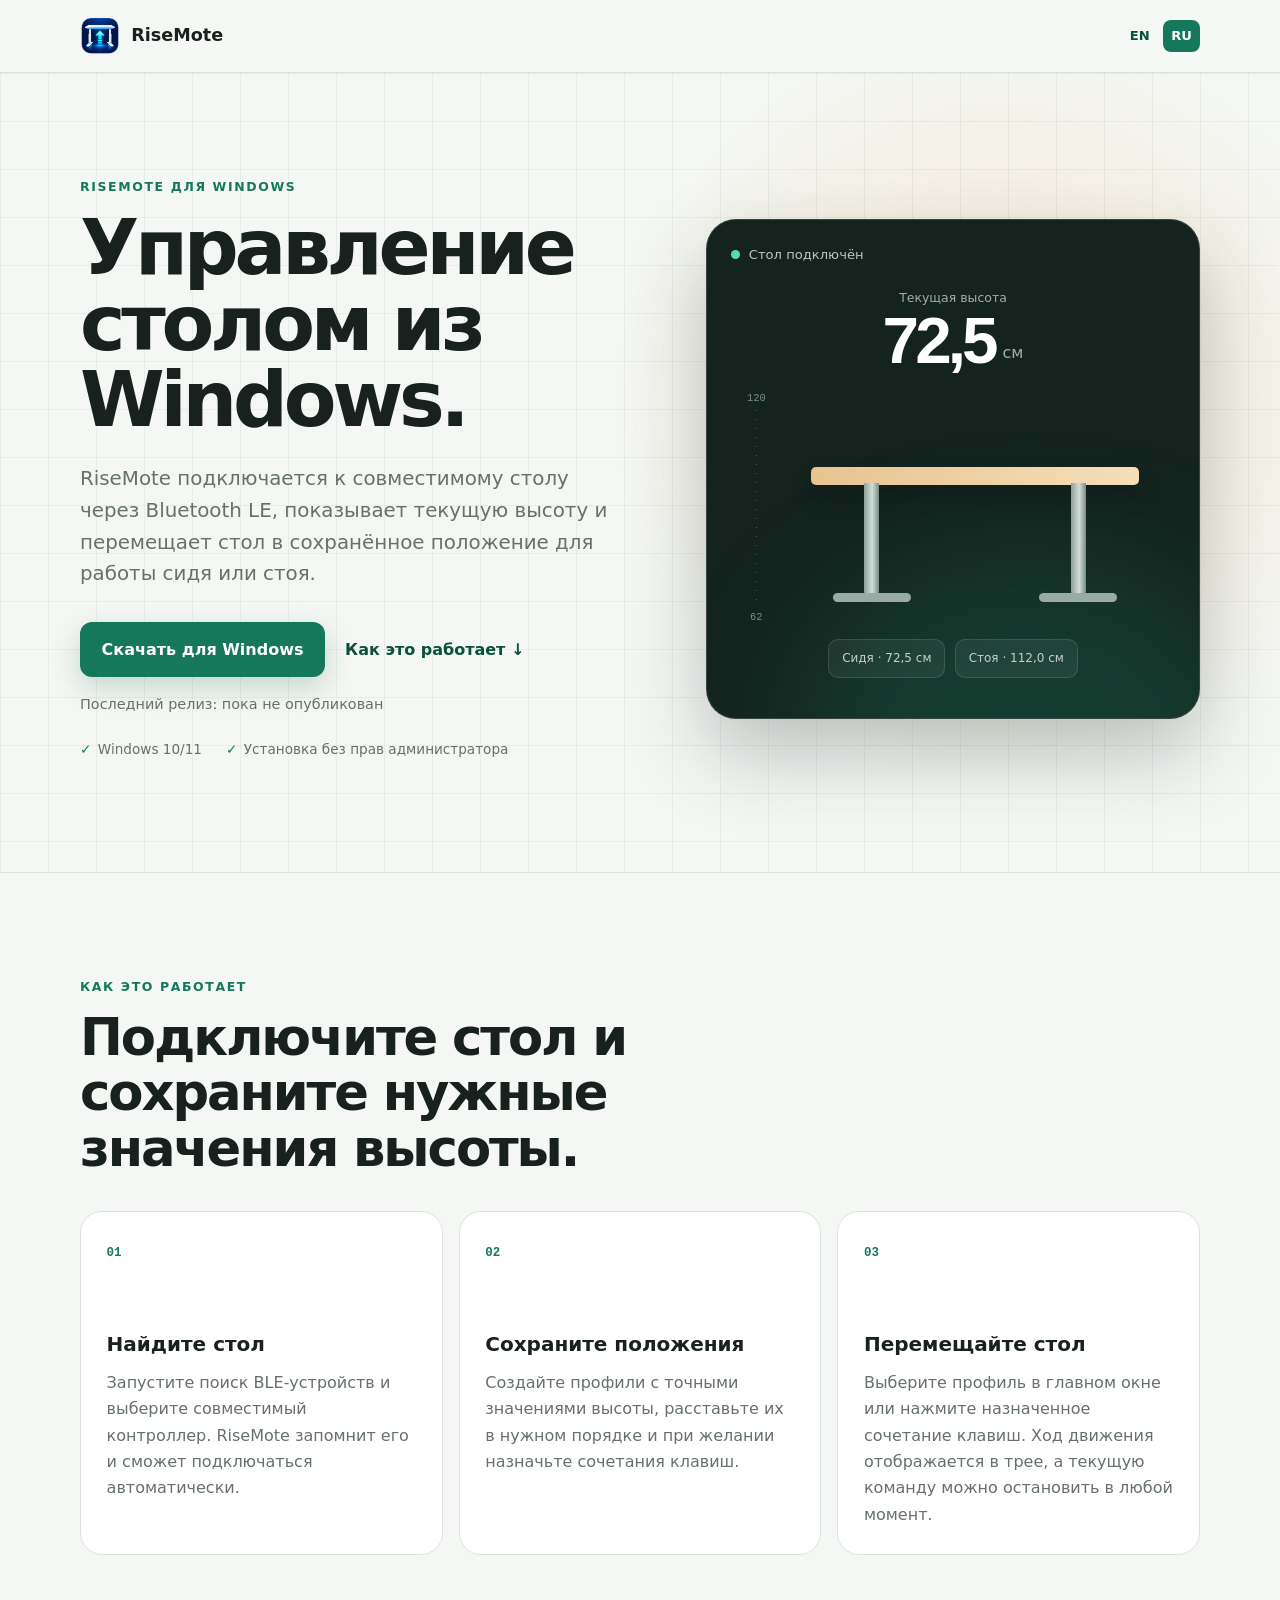
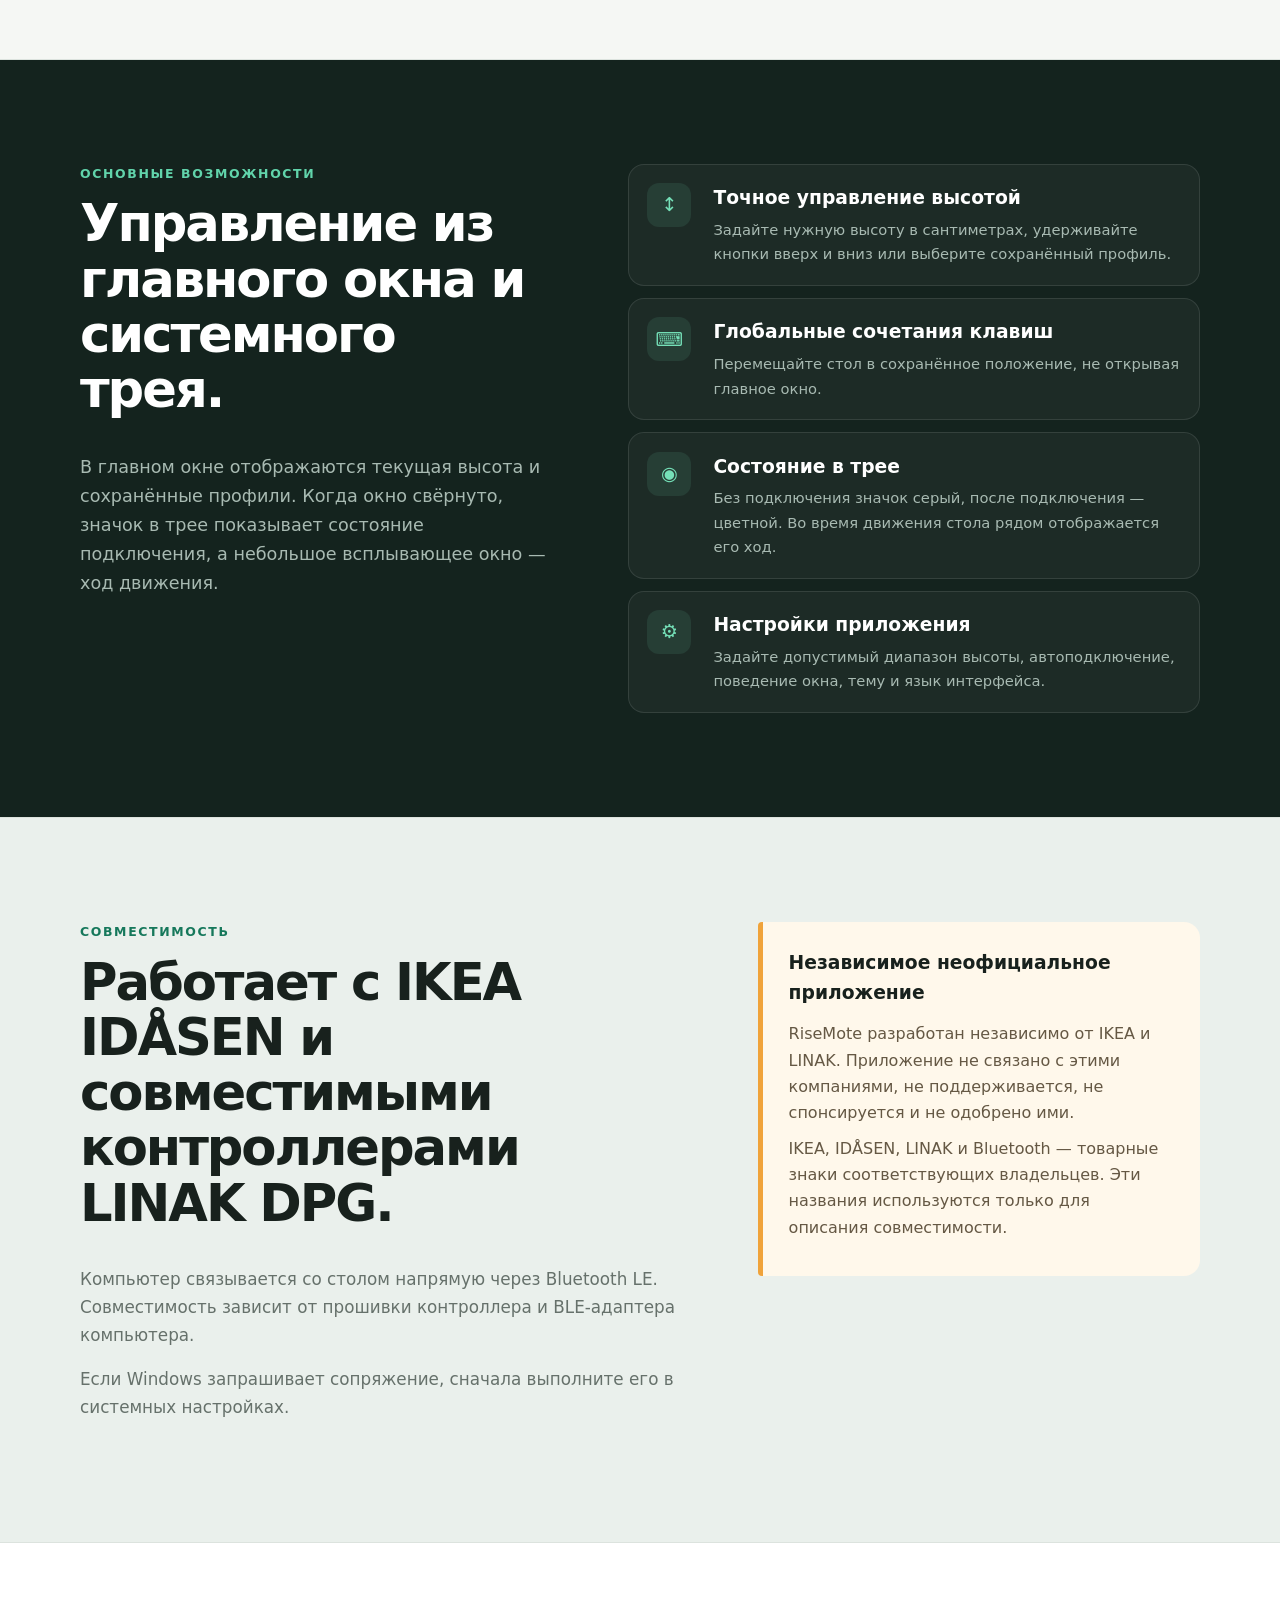
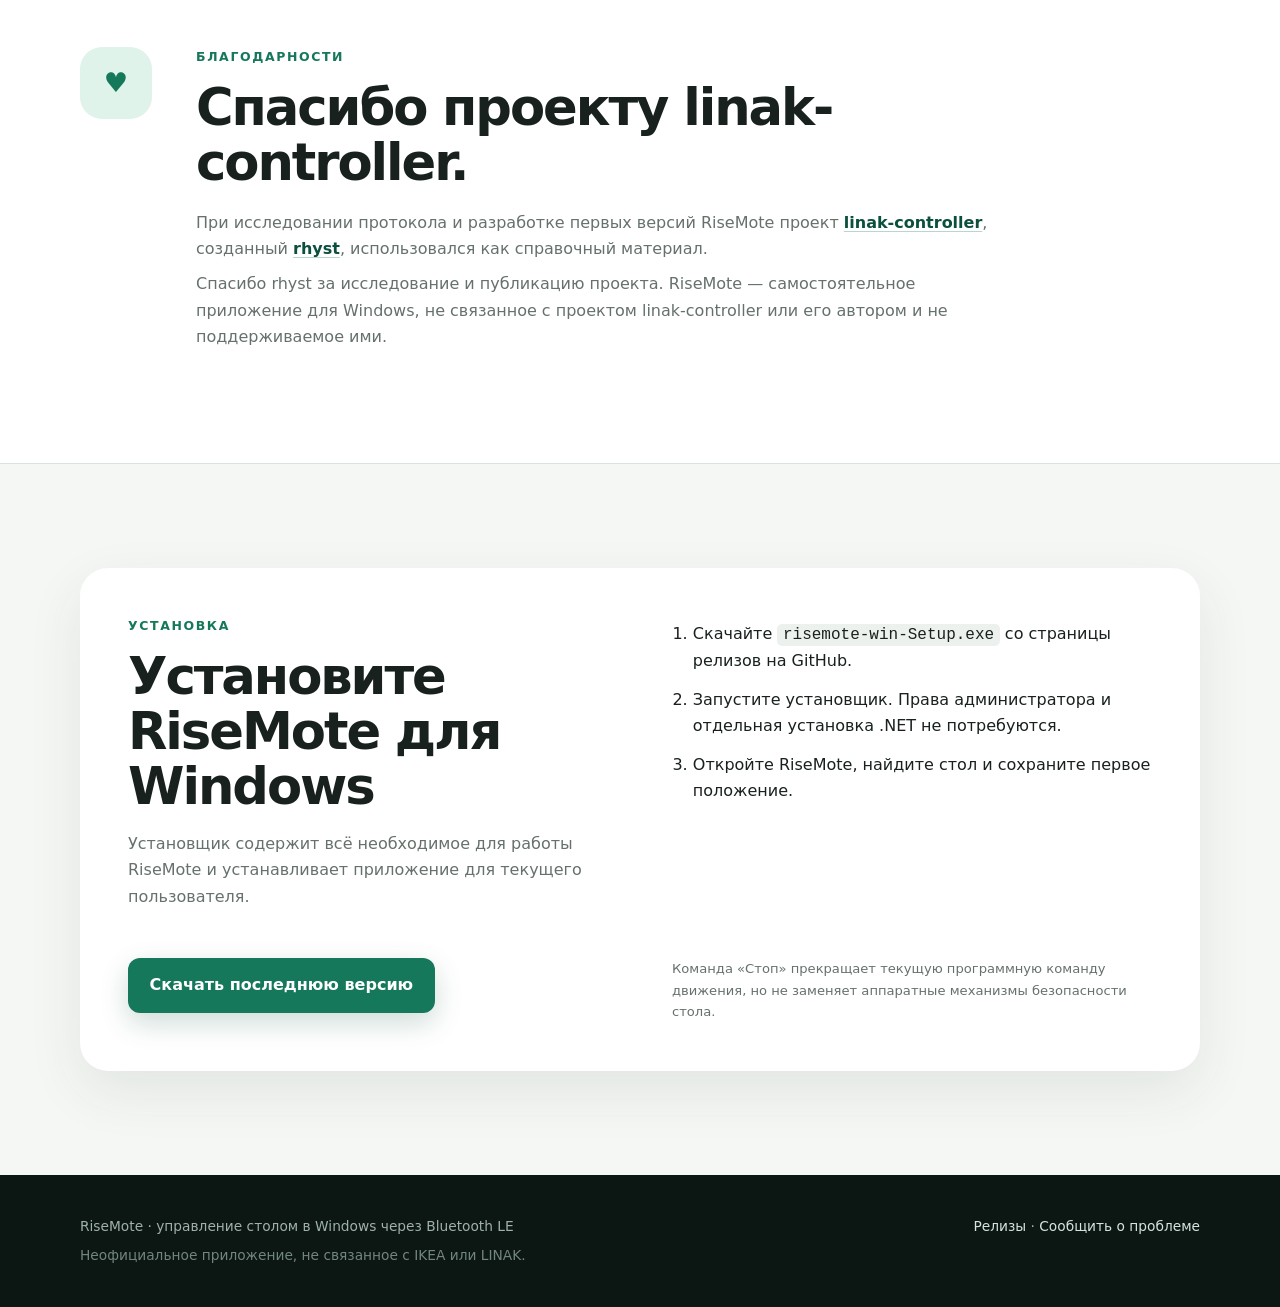
==== ru/index.html @ e4ed6f23 "Update pages from 218585f" ====
<!doctype html>
<html lang="ru">
<head>
  <meta charset="utf-8">
  <meta name="viewport" content="width=device-width, initial-scale=1">
  <title>RiseMote — управление столом в Windows</title>
  <meta name="description" content="Управляйте совместимым регулируемым по высоте столом в Windows через Bluetooth LE: сохраняйте положения, назначайте сочетания клавиш и следите за движением из трея.">
  <link rel="canonical" href="https://dosoft.github.io/risemote/ru/">
  <link rel="alternate" hreflang="en" href="https://dosoft.github.io/risemote/">
  <link rel="icon" type="image/png" href="../logo.png">
  <meta property="og:title" content="RiseMote — управление столом в Windows">
  <meta property="og:description" content="Текущая высота, сохранённые положения, глобальные сочетания клавиш и управление из трея.">
  <meta property="og:type" content="website">
  <meta property="og:url" content="https://dosoft.github.io/risemote/ru/">
  <meta property="og:image" content="https://dosoft.github.io/risemote/logo.png">
  <meta property="og:locale" content="ru_RU">
  <meta name="twitter:card" content="summary">
  <link rel="stylesheet" href="../styles.css">
  <script type="application/ld+json">{"@context":"https://schema.org","@type":"SoftwareApplication","name":"RiseMote","applicationCategory":"UtilitiesApplication","operatingSystem":"Windows 10, Windows 11","offers":{"@type":"Offer","price":"0","priceCurrency":"USD"},"url":"https://dosoft.github.io/risemote/ru/","downloadUrl":"https://github.com/dosoft/risemote/releases"}</script>
</head>
<body>
  <header class="site-header">
    <div class="container nav"><a class="brand" href="../"><img src="../logo.png" alt="" width="40" height="40"><span>RiseMote</span></a><nav class="languages" aria-label="Язык"><a href="../">EN</a><span>RU</span></nav></div>
  </header>

  <main>
    <section class="hero">
      <div class="container hero-grid">
        <div class="hero-copy">
          <p class="eyebrow">RiseMote для Windows</p>
          <h1>Управление столом из Windows.</h1>
          <p class="lead">RiseMote подключается к совместимому столу через Bluetooth LE, показывает текущую высоту и перемещает стол в сохранённое положение для работы сидя или стоя.</p>
          <div class="cta"><a class="button" href="https://github.com/dosoft/risemote/releases/latest">Скачать для Windows</a><a class="text-link" href="#how-it-works">Как это работает <span aria-hidden="true">↓</span></a></div>
          <p id="release-meta" class="release-meta" aria-live="polite">Последний релиз: пока не опубликован</p>
          <ul class="requirements"><li>Windows 10/11</li><li>Установка без прав администратора</li></ul>
        </div>

        <div class="desk-demo" aria-label="Схема регулируемого по высоте стола">
          <div class="connection"><span class="pulse"></span> Стол подключён</div>
          <div class="readout"><span>Текущая высота</span><strong>72,5</strong><small>см</small></div>
          <div class="desk-scene">
            <div class="measure"><span>120</span><i></i><span>62</span></div>
            <div class="desk"><div class="desk-top"></div><div class="desk-leg left"></div><div class="desk-leg right"></div><div class="desk-foot left"></div><div class="desk-foot right"></div></div>
          </div>
          <div class="preset-row"><span>Сидя · 72,5 см</span><span>Стоя · 112,0 см</span></div>
        </div>
      </div>
    </section>

    <section id="how-it-works" class="section"><div class="container">
      <p class="eyebrow">Как это работает</p><h2>Подключите стол и сохраните нужные значения высоты.</h2>
      <div class="steps">
        <article><span class="step-number">01</span><h3>Найдите стол</h3><p>Запустите поиск BLE-устройств и выберите совместимый контроллер. RiseMote запомнит его и сможет подключаться автоматически.</p></article>
        <article><span class="step-number">02</span><h3>Сохраните положения</h3><p>Создайте профили с точными значениями высоты, расставьте их в нужном порядке и при желании назначьте сочетания клавиш.</p></article>
        <article><span class="step-number">03</span><h3>Перемещайте стол</h3><p>Выберите профиль в главном окне или нажмите назначенное сочетание клавиш. Ход движения отображается в трее, а текущую команду можно остановить в любой момент.</p></article>
      </div>
    </div></section>

    <section class="section control-section"><div class="container control-grid">
      <div><p class="eyebrow">Основные возможности</p><h2>Управление из главного окна и системного трея.</h2><p class="section-copy">В главном окне отображаются текущая высота и сохранённые профили. Когда окно свёрнуто, значок в трее показывает состояние подключения, а небольшое всплывающее окно — ход движения.</p></div>
      <div class="feature-list">
        <article><span>↕</span><div><h3>Точное управление высотой</h3><p>Задайте нужную высоту в сантиметрах, удерживайте кнопки вверх и вниз или выберите сохранённый профиль.</p></div></article>
        <article><span>⌨</span><div><h3>Глобальные сочетания клавиш</h3><p>Перемещайте стол в сохранённое положение, не открывая главное окно.</p></div></article>
        <article><span>◉</span><div><h3>Состояние в трее</h3><p>Без подключения значок серый, после подключения — цветной. Во время движения стола рядом отображается его ход.</p></div></article>
        <article><span>⚙</span><div><h3>Настройки приложения</h3><p>Задайте допустимый диапазон высоты, автоподключение, поведение окна, тему и язык интерфейса.</p></div></article>
      </div>
    </div></section>

    <section class="section compatibility"><div class="container compatibility-grid">
      <div><p class="eyebrow">Совместимость</p><h2>Работает с IKEA IDÅSEN и совместимыми контроллерами LINAK DPG.</h2><p>Компьютер связывается со столом напрямую через Bluetooth LE. Совместимость зависит от прошивки контроллера и BLE-адаптера компьютера.</p><p>Если Windows запрашивает сопряжение, сначала выполните его в системных настройках.</p></div>
      <aside class="notice"><h3>Независимое неофициальное приложение</h3><p>RiseMote разработан независимо от IKEA и LINAK. Приложение не связано с этими компаниями, не поддерживается, не спонсируется и не одобрено ими.</p><p>IKEA, IDÅSEN, LINAK и Bluetooth — товарные знаки соответствующих владельцев. Эти названия используются только для описания совместимости.</p></aside>
    </div></section>

    <section class="section credits"><div class="container credit-card">
      <div class="credit-mark" aria-hidden="true">♥</div>
      <div><p class="eyebrow">Благодарности</p><h2>Спасибо проекту linak-controller.</h2><p>При исследовании протокола и разработке первых версий RiseMote проект <a href="https://github.com/rhyst/linak-controller" rel="noopener">linak-controller</a>, созданный <a href="https://github.com/rhyst" rel="noopener">rhyst</a>, использовался как справочный материал.</p><p>Спасибо rhyst за исследование и публикацию проекта. RiseMote — самостоятельное приложение для Windows, не связанное с проектом linak-controller или его автором и не поддерживаемое ими.</p></div>
    </div></section>

    <section class="section install"><div class="container install-card">
      <div><p class="eyebrow">Установка</p><h2>Установите RiseMote для Windows</h2><p>Установщик содержит всё необходимое для работы RiseMote и устанавливает приложение для текущего пользователя.</p></div>
      <ol><li>Скачайте <code>risemote-win-Setup.exe</code> со страницы релизов на GitHub.</li><li>Запустите установщик. Права администратора и отдельная установка .NET не потребуются.</li><li>Откройте RiseMote, найдите стол и сохраните первое положение.</li></ol>
      <a class="button" href="https://github.com/dosoft/risemote/releases/latest">Скачать последнюю версию</a>
      <p class="fine-print">Команда «Стоп» прекращает текущую программную команду движения, но не заменяет аппаратные механизмы безопасности стола.</p>
    </div></section>
  </main>

  <footer><div class="container footer-grid"><p>RiseMote · управление столом в Windows через Bluetooth LE</p><p><a href="https://github.com/dosoft/risemote/releases">Релизы</a> · <a href="https://github.com/dosoft/risemote/issues">Сообщить о проблеме</a></p><p class="footer-legal">Неофициальное приложение, не связанное с IKEA или LINAK.</p></div></footer>
  <script src="../release.js"></script>
</body>
</html>
---- styles.css ----
:root {
  --bg: #f5f7f4;
  --surface: #ffffff;
  --ink: #18211d;
  --muted: #66716b;
  --line: #dce3de;
  --green: #16785b;
  --green-dark: #0b503d;
  --green-soft: #dff3ea;
  --amber: #f0a33a;
  --night: #14231e;
  --radius: 22px;
}
* { box-sizing: border-box; }
html { scroll-behavior: smooth; }
body { margin: 0; color: var(--ink); background: var(--bg); font: 16px/1.65 "Segoe UI Variable", "Segoe UI", system-ui, sans-serif; }
a { color: var(--green-dark); text-decoration: none; }
a:hover { text-decoration: underline; }
.container { width: min(1120px, calc(100% - 2.5rem)); margin-inline: auto; }
.site-header { border-bottom: 1px solid var(--line); background: rgba(245,247,244,.88); backdrop-filter: blur(14px); }
.nav { min-height: 72px; display: flex; align-items: center; justify-content: space-between; }
.brand { display: inline-flex; align-items: center; gap: .7rem; color: var(--ink); font-size: 1.1rem; font-weight: 750; }
.brand:hover { text-decoration: none; }
.brand img { border-radius: 10px; }
.languages { display: flex; gap: .35rem; align-items: center; font-size: .82rem; font-weight: 750; }
.languages a, .languages span { min-width: 34px; padding: .35rem .5rem; border-radius: 8px; text-align: center; }
.languages span { color: white; background: var(--green); }
.hero { position: relative; overflow: hidden; padding: 6.5rem 0 7rem; background: linear-gradient(rgba(22,120,91,.07) 1px, transparent 1px), linear-gradient(90deg, rgba(22,120,91,.07) 1px, transparent 1px), radial-gradient(circle at 78% 42%, rgba(240,163,58,.2), transparent 24rem), var(--bg); background-size: 48px 48px, 48px 48px, auto, auto; }
.hero-grid { display: grid; grid-template-columns: minmax(0, 1.05fr) minmax(400px, .95fr); gap: 5rem; align-items: center; }
.eyebrow { margin: 0 0 .75rem; color: var(--green); font-size: .78rem; font-weight: 800; letter-spacing: .13em; text-transform: uppercase; }
h1 { max-width: 730px; margin: 0; font-size: clamp(3rem, 6vw, 5.5rem); line-height: .99; letter-spacing: -.055em; }
.lead { max-width: 650px; margin: 1.6rem 0 2rem; color: var(--muted); font-size: 1.24rem; line-height: 1.6; }
.cta { display: flex; flex-wrap: wrap; align-items: center; gap: 1.25rem; }
.button { display: inline-flex; align-items: center; justify-content: center; padding: .9rem 1.35rem; border-radius: 12px; color: white; background: var(--green); font-weight: 750; box-shadow: 0 10px 28px rgba(11,80,61,.2); transition: transform .18s, background .18s; }
.button:hover { background: var(--green-dark); text-decoration: none; transform: translateY(-2px); }
.text-link { font-weight: 700; }
.release-meta { min-height: 1.6em; margin: 1rem 0 0; color: var(--muted); font-size: .9rem; }
.release-version { color: var(--green-dark); }
.requirements { display: flex; flex-wrap: wrap; gap: .5rem 1.5rem; margin: 1.3rem 0 0; padding: 0; color: var(--muted); font-size: .85rem; list-style: none; }
.requirements li::before { content: "✓"; margin-right: .4rem; color: var(--green); font-weight: 800; }
.desk-demo { position: relative; min-height: 500px; padding: 1.5rem; border: 1px solid rgba(255,255,255,.15); border-radius: 30px; color: white; background: var(--night); box-shadow: 0 35px 80px rgba(20,35,30,.25); overflow: hidden; }
.desk-demo::before { content: ""; position: absolute; inset: auto -10% -35% 20%; height: 65%; border-radius: 50%; background: rgba(22,120,91,.32); filter: blur(65px); }
.connection { position: relative; display: flex; align-items: center; gap: .55rem; color: #b8c8c1; font-size: .82rem; }
.pulse { width: 9px; height: 9px; border-radius: 50%; background: #50dfa8; box-shadow: 0 0 0 0 rgba(80,223,168,.6); animation: pulse 2s infinite; }
.readout { position: relative; display: grid; grid-template-columns: auto auto; width: fit-content; margin: 1.4rem auto 0; align-items: end; }
.readout span { grid-column: 1 / 3; color: #9eb0a8; font-size: .78rem; text-align: center; }
.readout strong { font: 760 4.1rem/1 "Segoe UI Variable", "Segoe UI", sans-serif; letter-spacing: -.06em; }
.readout small { padding: 0 0 .45rem .5rem; color: #9eb0a8; font-size: 1rem; }
.desk-scene { position: relative; height: 260px; margin-top: .3rem; }
.measure { position: absolute; left: 1rem; top: 14px; bottom: 16px; display: grid; grid-template-rows: auto 1fr auto; color: #789087; font: .65rem/1 Consolas, monospace; text-align: center; }
.measure i { width: 1px; margin: .4rem auto; background: repeating-linear-gradient(to bottom, #476158 0 1px, transparent 1px 9px); }
.desk { position: absolute; inset: 0; }
.desk-top { position: absolute; left: 18%; right: 8%; top: 88px; height: 18px; border-radius: 5px; background: linear-gradient(90deg, #e8c390, #f6deb9); box-shadow: 0 12px 22px rgba(0,0,0,.22); }
.desk-leg { position: absolute; top: 104px; width: 15px; height: 112px; border-radius: 0 0 4px 4px; background: linear-gradient(90deg, #8ea099, #d2ddd8 55%, #788d84); }
.desk-leg.left { left: 30%; }
.desk-leg.right { right: 20%; }
.desk-foot { position: absolute; top: 214px; width: 78px; height: 9px; border-radius: 5px; background: #9aaba4; }
.desk-foot.left { left: calc(30% - 31px); }
.desk-foot.right { right: calc(20% - 31px); }
.preset-row { position: relative; display: flex; justify-content: center; gap: .6rem; }
.preset-row span { padding: .55rem .8rem; border: 1px solid rgba(255,255,255,.12); border-radius: 10px; color: #c5d1cc; background: rgba(255,255,255,.055); font-size: .75rem; }
.section { padding: 6.5rem 0; border-top: 1px solid var(--line); }
h2 { max-width: 760px; margin: 0 0 2.2rem; font-size: clamp(2.2rem, 4vw, 3.7rem); line-height: 1.08; letter-spacing: -.04em; }
.steps { display: grid; grid-template-columns: repeat(3, 1fr); gap: 1rem; }
.steps article { min-height: 270px; padding: 1.6rem; border: 1px solid var(--line); border-radius: var(--radius); background: var(--surface); }
.step-number { color: var(--green); font: 800 .78rem/1 Consolas, monospace; }
.steps h3 { margin: 4rem 0 .55rem; font-size: 1.25rem; }
.steps p, .section-copy { margin: 0; color: var(--muted); }
.control-section { color: white; background: var(--night); }
.control-section .eyebrow { color: #61d4ab; }
.control-grid { display: grid; grid-template-columns: .9fr 1.1fr; gap: 5rem; }
.control-section .section-copy { color: #a8bab2; font-size: 1.1rem; }
.feature-list { display: grid; gap: .75rem; }
.feature-list article { display: grid; grid-template-columns: 50px 1fr; gap: 1rem; padding: 1.15rem; border: 1px solid rgba(255,255,255,.1); border-radius: 16px; background: rgba(255,255,255,.04); }
.feature-list article > span { display: grid; width: 44px; height: 44px; place-items: center; border-radius: 12px; color: #75e0b8; background: rgba(117,224,184,.1); font-size: 1.2rem; }
.feature-list h3 { margin: 0 0 .25rem; }
.feature-list p { margin: 0; color: #a8bab2; font-size: .92rem; }
.compatibility { background: #eaf0ec; }
.compatibility-grid { display: grid; grid-template-columns: 1.15fr .85fr; gap: 5rem; align-items: start; }
.compatibility-grid > div > p:not(.eyebrow) { color: var(--muted); font-size: 1.05rem; }
.notice { padding: 1.6rem; border-left: 5px solid var(--amber); border-radius: 4px 16px 16px 4px; background: #fff8eb; }
.notice h3 { margin: 0 0 .75rem; }
.notice p { margin: .55rem 0; color: #655844; }
.credits { background: var(--surface); }
.credit-card { display: grid; grid-template-columns: 84px 1fr; gap: 2rem; align-items: start; }
.credit-mark { display: grid; width: 72px; height: 72px; place-items: center; border-radius: 22px; color: var(--green); background: var(--green-soft); font-size: 1.7rem; }
.credit-card h2 { margin-bottom: 1.2rem; }
.credit-card p:not(.eyebrow) { max-width: 820px; margin: .55rem 0; color: var(--muted); }
.credit-card a { font-weight: 700; text-decoration: underline; text-decoration-color: rgba(22,120,91,.3); text-underline-offset: .2em; }
.install-card { display: grid; grid-template-columns: 1fr 1fr; gap: 2rem 4rem; padding: 3rem; border-radius: 28px; background: var(--surface); box-shadow: 0 20px 55px rgba(32,58,48,.09); }
.install-card h2 { margin-bottom: .8rem; }
.install-card > div > p:last-child { color: var(--muted); }
.install-card ol { margin: .3rem 0 0; padding-left: 1.3rem; }
.install-card li { margin-bottom: .75rem; }
.install-card .button { justify-self: start; align-self: start; }
.fine-print { margin: 0; color: var(--muted); font-size: .82rem; }
code { padding: .12rem .35rem; border-radius: 5px; background: #edf1ee; overflow-wrap: anywhere; }
footer { padding: 2.5rem 0; color: #9fb1aa; background: #0c1713; font-size: .86rem; }
.footer-grid { display: grid; grid-template-columns: 1fr auto; gap: .4rem 2rem; align-items: center; }
footer p { margin: 0; }
footer a { color: #d4e5de; }
.footer-legal { grid-column: 1 / -1; color: #71867d; }
@keyframes pulse { 70% { box-shadow: 0 0 0 9px rgba(80,223,168,0); } 100% { box-shadow: 0 0 0 0 rgba(80,223,168,0); } }
@media (prefers-reduced-motion: reduce) { html { scroll-behavior: auto; } .pulse { animation: none; } }
@media (max-width: 900px) {
  .hero { padding: 4.5rem 0; }
  .hero-grid, .control-grid, .compatibility-grid { grid-template-columns: 1fr; gap: 3.5rem; }
  .hero-copy { text-align: center; }
  .lead { margin-inline: auto; }
  .cta, .requirements { justify-content: center; }
  .desk-demo { width: min(540px, 100%); margin-inline: auto; }
  .steps { grid-template-columns: 1fr; }
  .steps article { min-height: 0; }
  .steps h3 { margin-top: 2rem; }
}
@media (max-width: 650px) {
  .container { width: min(100% - 1.5rem, 1120px); }
  .hero { padding: 3.5rem 0; }
  h1 { font-size: clamp(2.7rem, 13vw, 4rem); }
  .desk-demo { min-height: 455px; padding: 1.1rem; }
  .desk-scene { height: 225px; }
  .desk-top { top: 70px; }
  .desk-leg { top: 86px; height: 102px; }
  .desk-foot { top: 186px; }
  .preset-row { gap: .35rem; }
  .preset-row span { padding: .45rem .55rem; font-size: .67rem; }
  .section { padding: 4.5rem 0; }
  .install-card { grid-template-columns: 1fr; padding: 1.5rem; }
  .credit-card { grid-template-columns: 1fr; gap: 1rem; }
  .footer-grid { grid-template-columns: 1fr; text-align: center; }
  .footer-legal { grid-column: auto; }
}
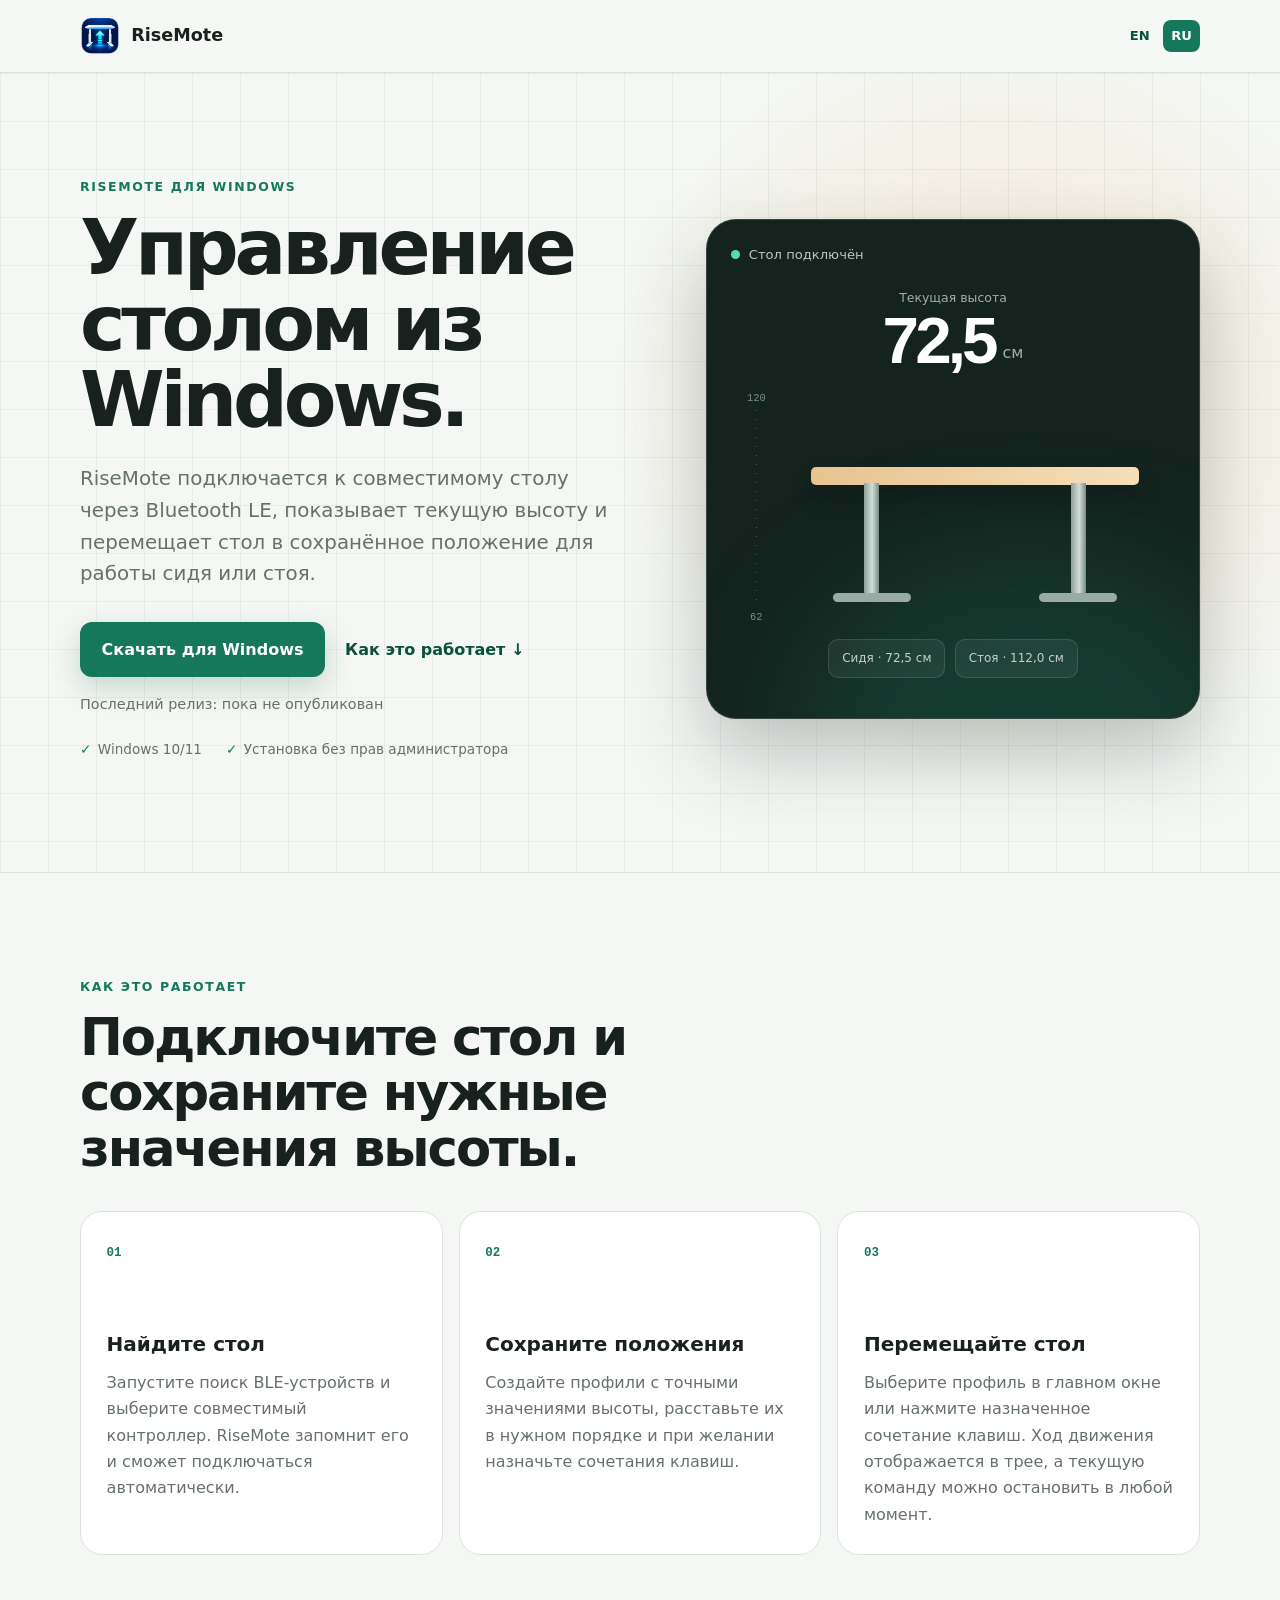
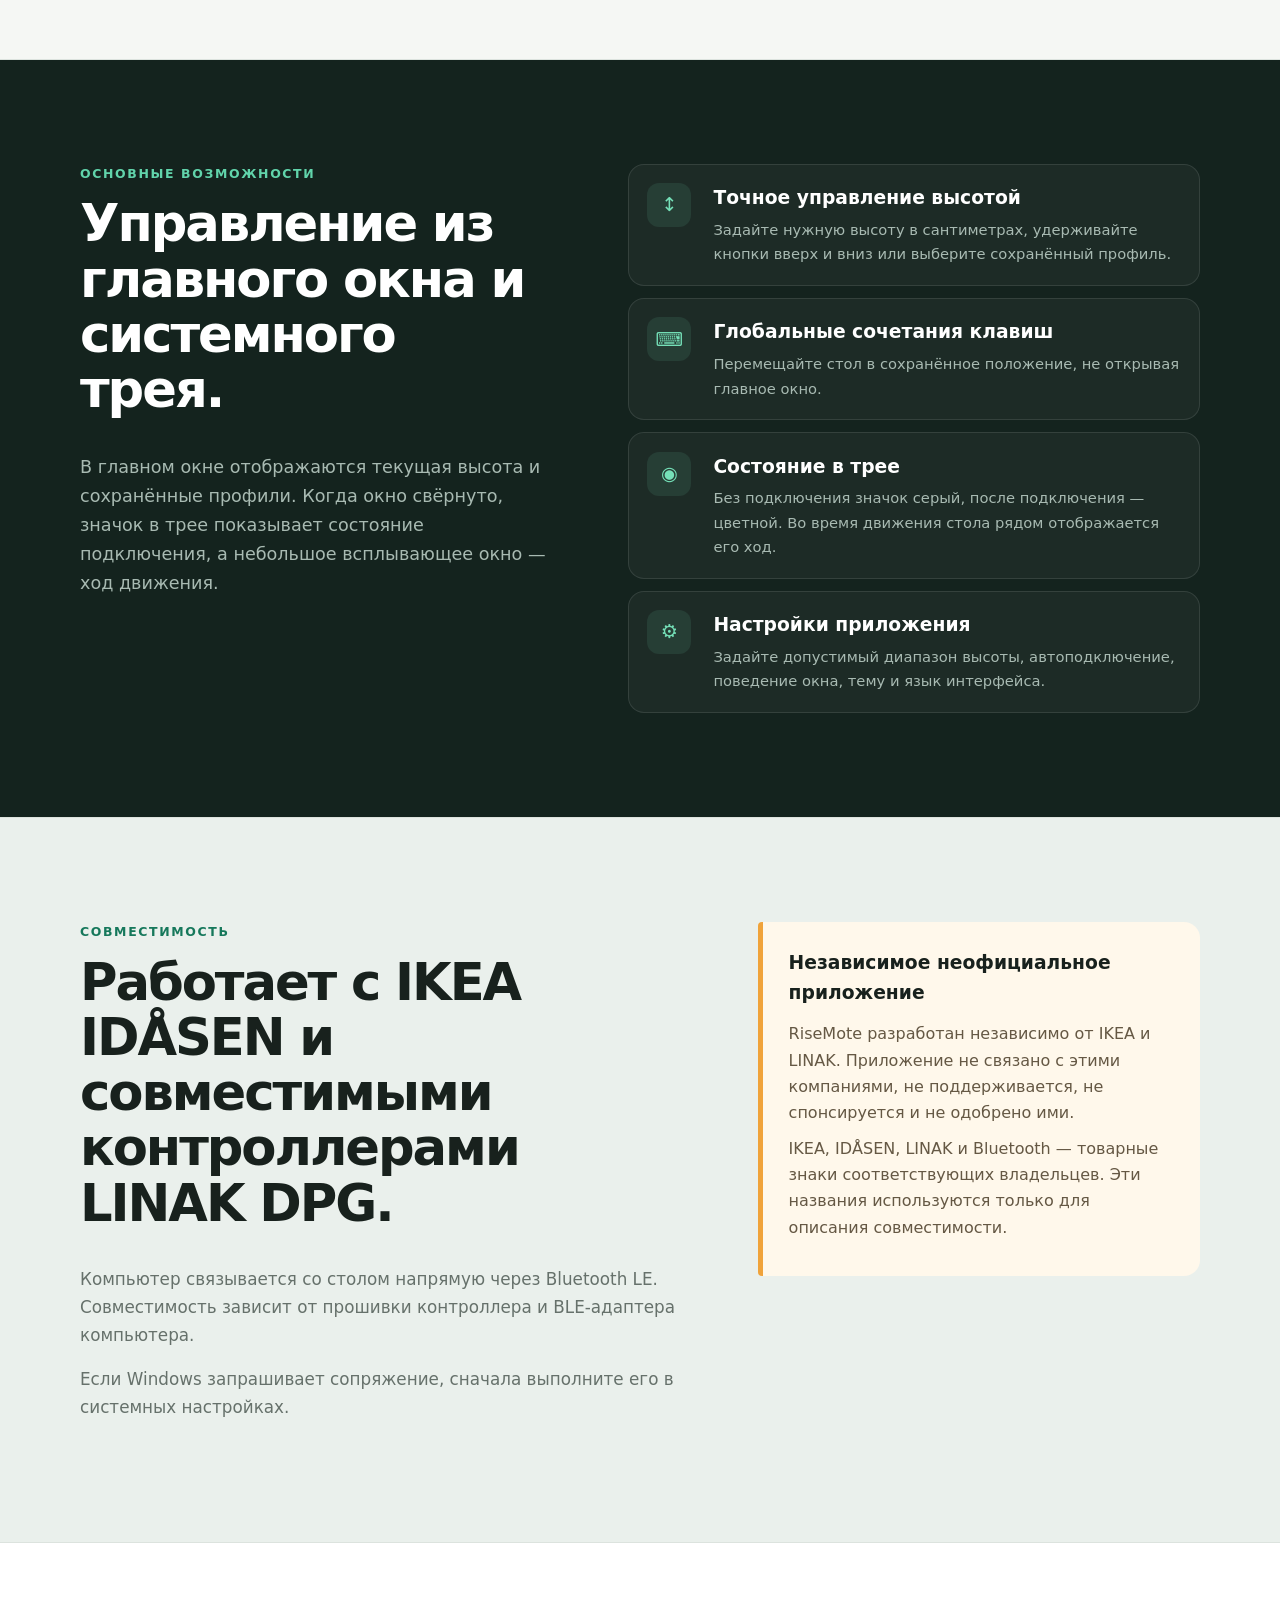
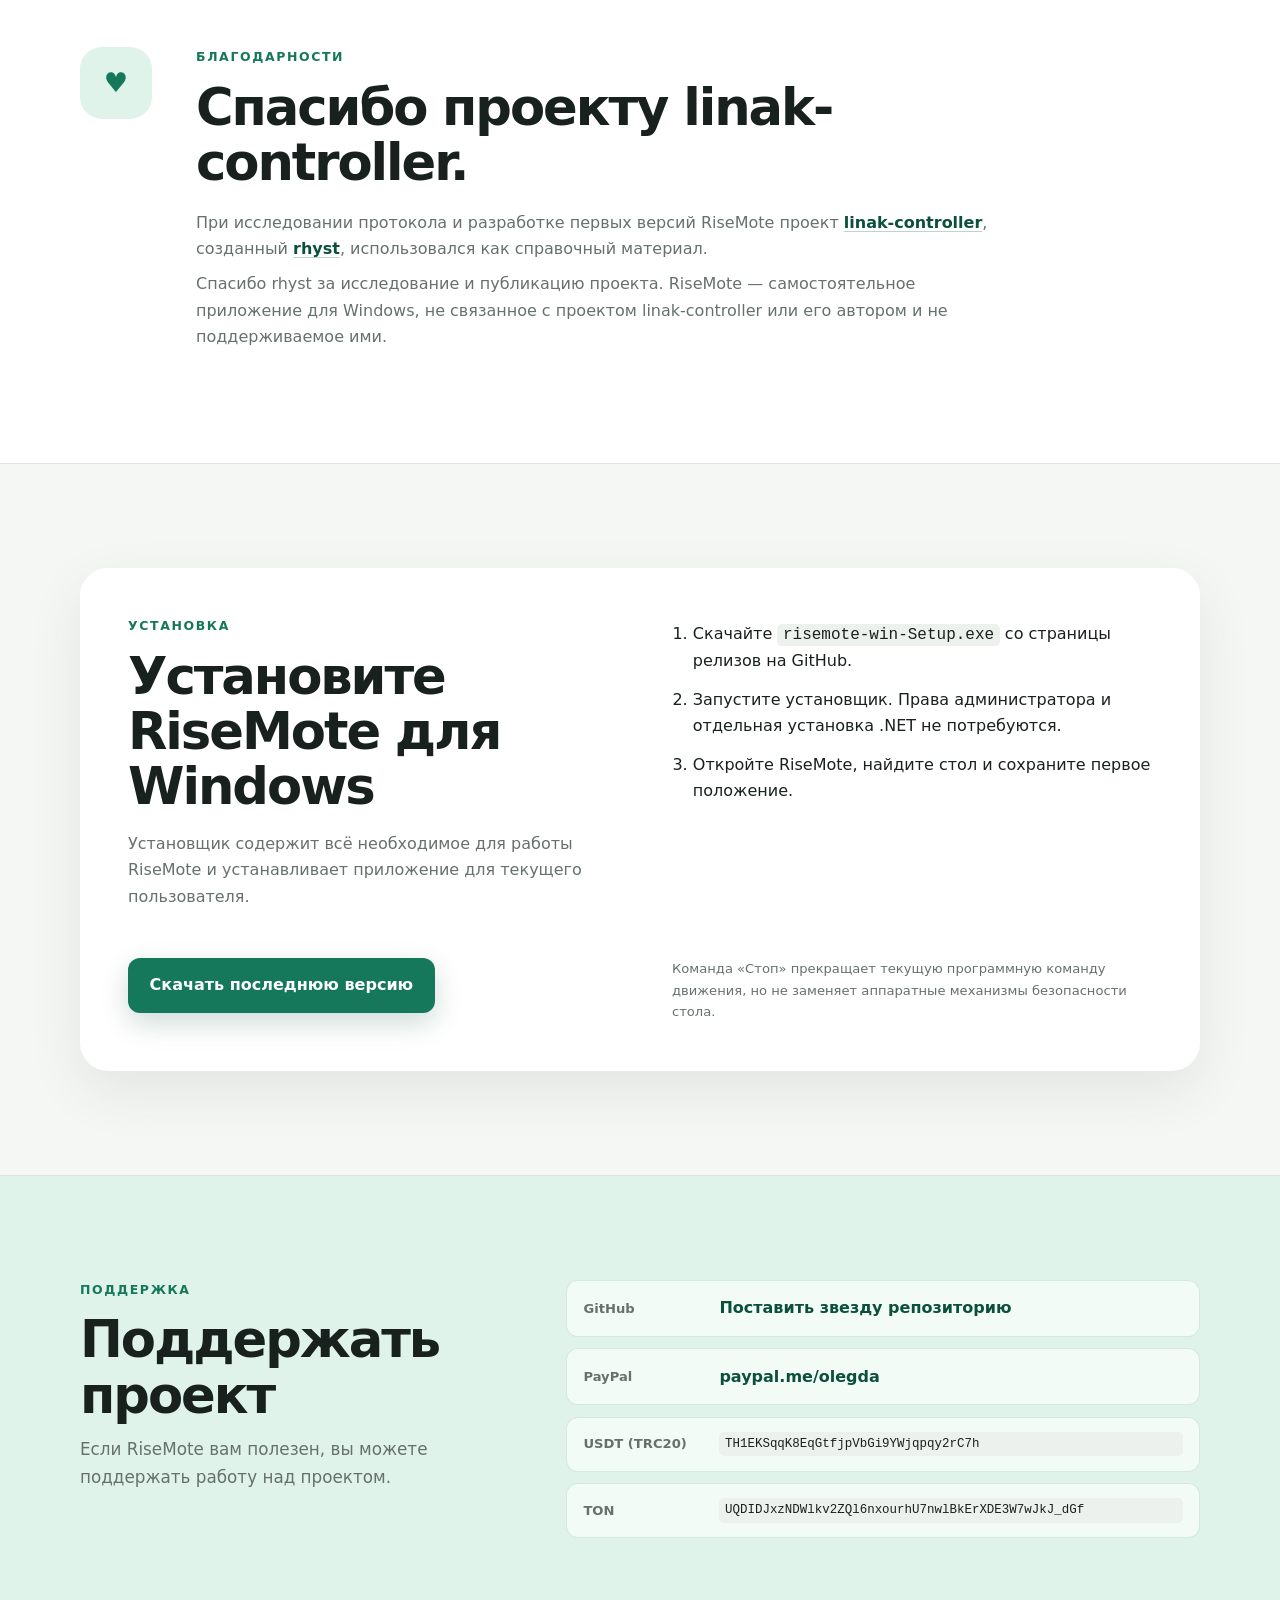
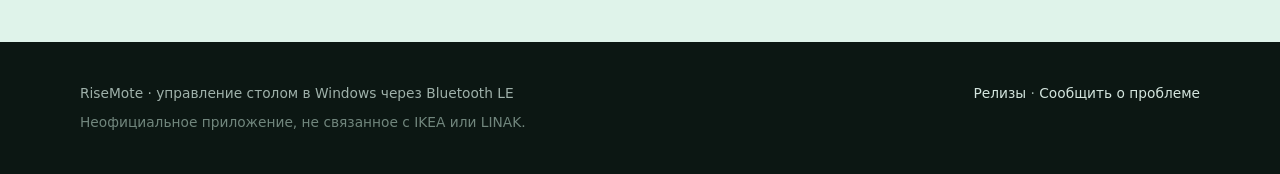
==== commit ebc3c3be: "Update pages from 1939dfc" ====
--- a/ru/index.html
+++ b/ru/index.html
@@ -82,6 +82,16 @@
       <a class="button" href="https://github.com/dosoft/risemote/releases/latest">Скачать последнюю версию</a>
       <p class="fine-print">Команда «Стоп» прекращает текущую программную команду движения, но не заменяет аппаратные механизмы безопасности стола.</p>
     </div></section>
+
+    <section class="section support"><div class="container support-card">
+      <div><p class="eyebrow">Поддержка</p><h2>Поддержать проект</h2><p>Если RiseMote вам полезен, вы можете поддержать работу над проектом.</p></div>
+      <ul class="support-options">
+        <li><span>GitHub</span><a href="https://github.com/dosoft/risemote">Поставить звезду репозиторию</a></li>
+        <li><span>PayPal</span><a href="https://paypal.me/olegda">paypal.me/olegda</a></li>
+        <li><span>USDT (TRC20)</span><code>TH1EKSqqK8EqGtfjpVbGi9YWjqpqy2rC7h</code></li>
+        <li><span>TON</span><code>UQDIDJxzNDWlkv2ZQl6nxourhU7nwlBkErXDE3W7wJkJ_dGf</code></li>
+      </ul>
+    </div></section>
   </main>
 
   <footer><div class="container footer-grid"><p>RiseMote · управление столом в Windows через Bluetooth LE</p><p><a href="https://github.com/dosoft/risemote/releases">Релизы</a> · <a href="https://github.com/dosoft/risemote/issues">Сообщить о проблеме</a></p><p class="footer-legal">Неофициальное приложение, не связанное с IKEA или LINAK.</p></div></footer>
--- a/styles.css
+++ b/styles.css
@@ -94,6 +94,15 @@
 .install-card li { margin-bottom: .75rem; }
 .install-card .button { justify-self: start; align-self: start; }
 .fine-print { margin: 0; color: var(--muted); font-size: .82rem; }
+.support { background: var(--green-soft); }
+.support-card { display: grid; grid-template-columns: .8fr 1.2fr; gap: 4rem; align-items: start; }
+.support-card h2 { margin-bottom: .8rem; }
+.support-card > div > p:last-child { max-width: 520px; margin: 0; color: var(--muted); font-size: 1.05rem; }
+.support-options { display: grid; gap: .7rem; margin: 0; padding: 0; list-style: none; }
+.support-options li { display: grid; grid-template-columns: 120px minmax(0, 1fr); gap: 1rem; align-items: center; padding: .9rem 1rem; border: 1px solid rgba(22,120,91,.14); border-radius: 12px; background: rgba(255,255,255,.62); }
+.support-options span { color: var(--muted); font-size: .82rem; font-weight: 700; }
+.support-options a { font-weight: 700; }
+.support-options code { min-width: 0; font-size: .78rem; }
 code { padding: .12rem .35rem; border-radius: 5px; background: #edf1ee; overflow-wrap: anywhere; }
 footer { padding: 2.5rem 0; color: #9fb1aa; background: #0c1713; font-size: .86rem; }
 .footer-grid { display: grid; grid-template-columns: 1fr auto; gap: .4rem 2rem; align-items: center; }
@@ -104,7 +113,7 @@
 @media (prefers-reduced-motion: reduce) { html { scroll-behavior: auto; } .pulse { animation: none; } }
 @media (max-width: 900px) {
   .hero { padding: 4.5rem 0; }
-  .hero-grid, .control-grid, .compatibility-grid { grid-template-columns: 1fr; gap: 3.5rem; }
+  .hero-grid, .control-grid, .compatibility-grid, .support-card { grid-template-columns: 1fr; gap: 3.5rem; }
   .hero-copy { text-align: center; }
   .lead { margin-inline: auto; }
   .cta, .requirements { justify-content: center; }
@@ -126,6 +135,7 @@
   .preset-row span { padding: .45rem .55rem; font-size: .67rem; }
   .section { padding: 4.5rem 0; }
   .install-card { grid-template-columns: 1fr; padding: 1.5rem; }
+  .support-options li { grid-template-columns: 1fr; gap: .25rem; }
   .credit-card { grid-template-columns: 1fr; gap: 1rem; }
   .footer-grid { grid-template-columns: 1fr; text-align: center; }
   .footer-legal { grid-column: auto; }
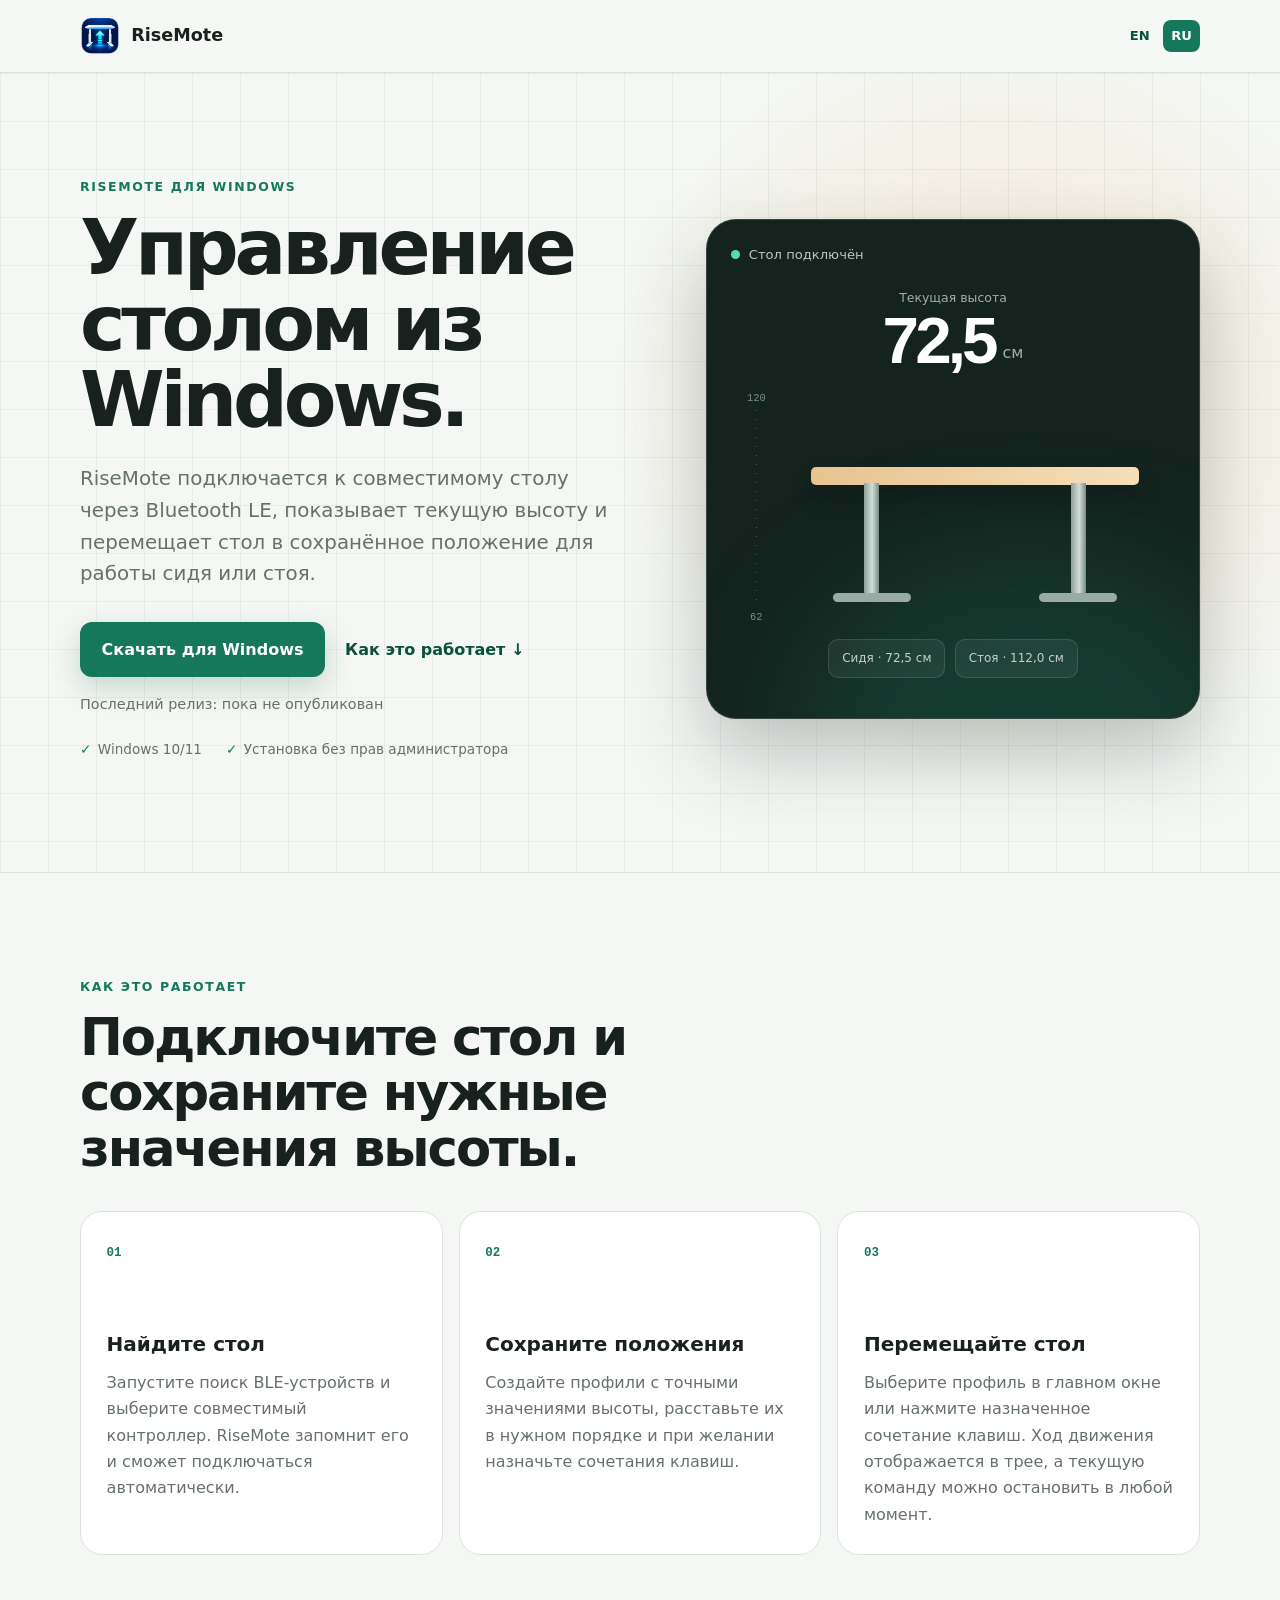
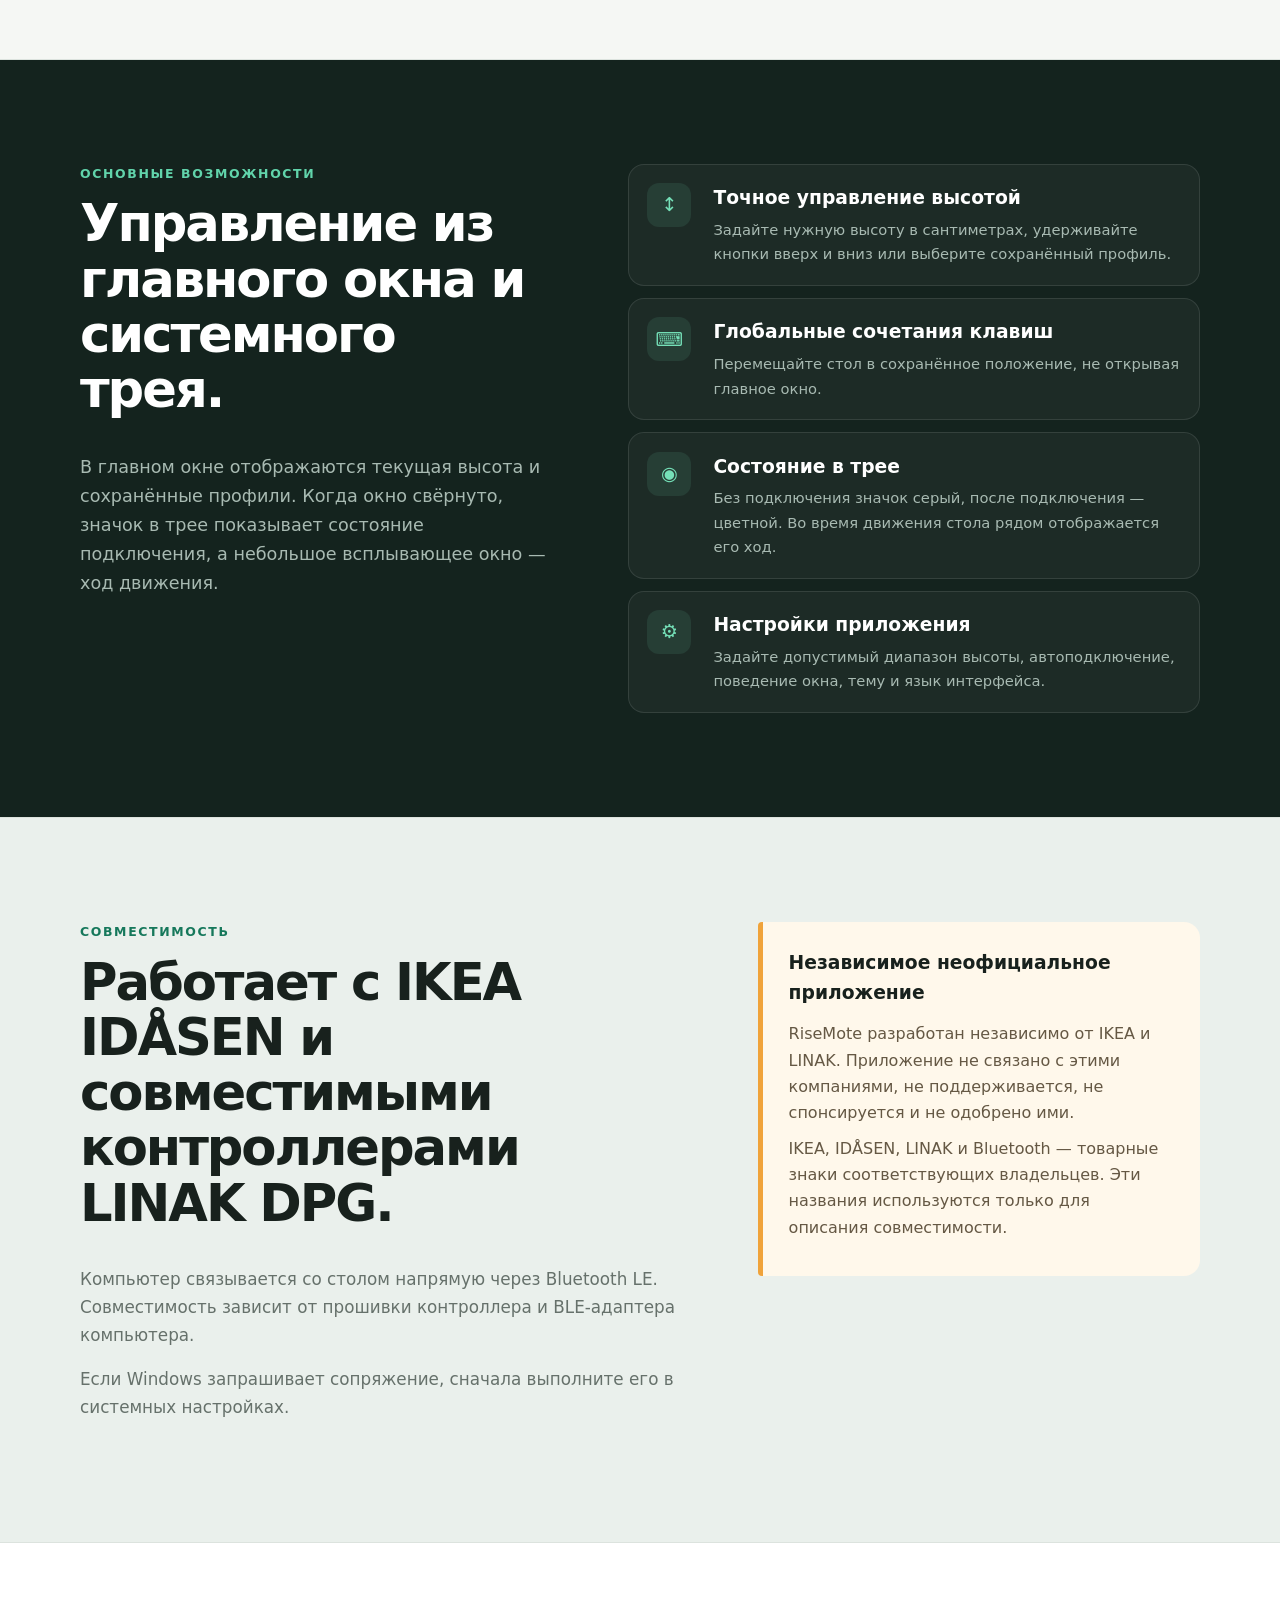
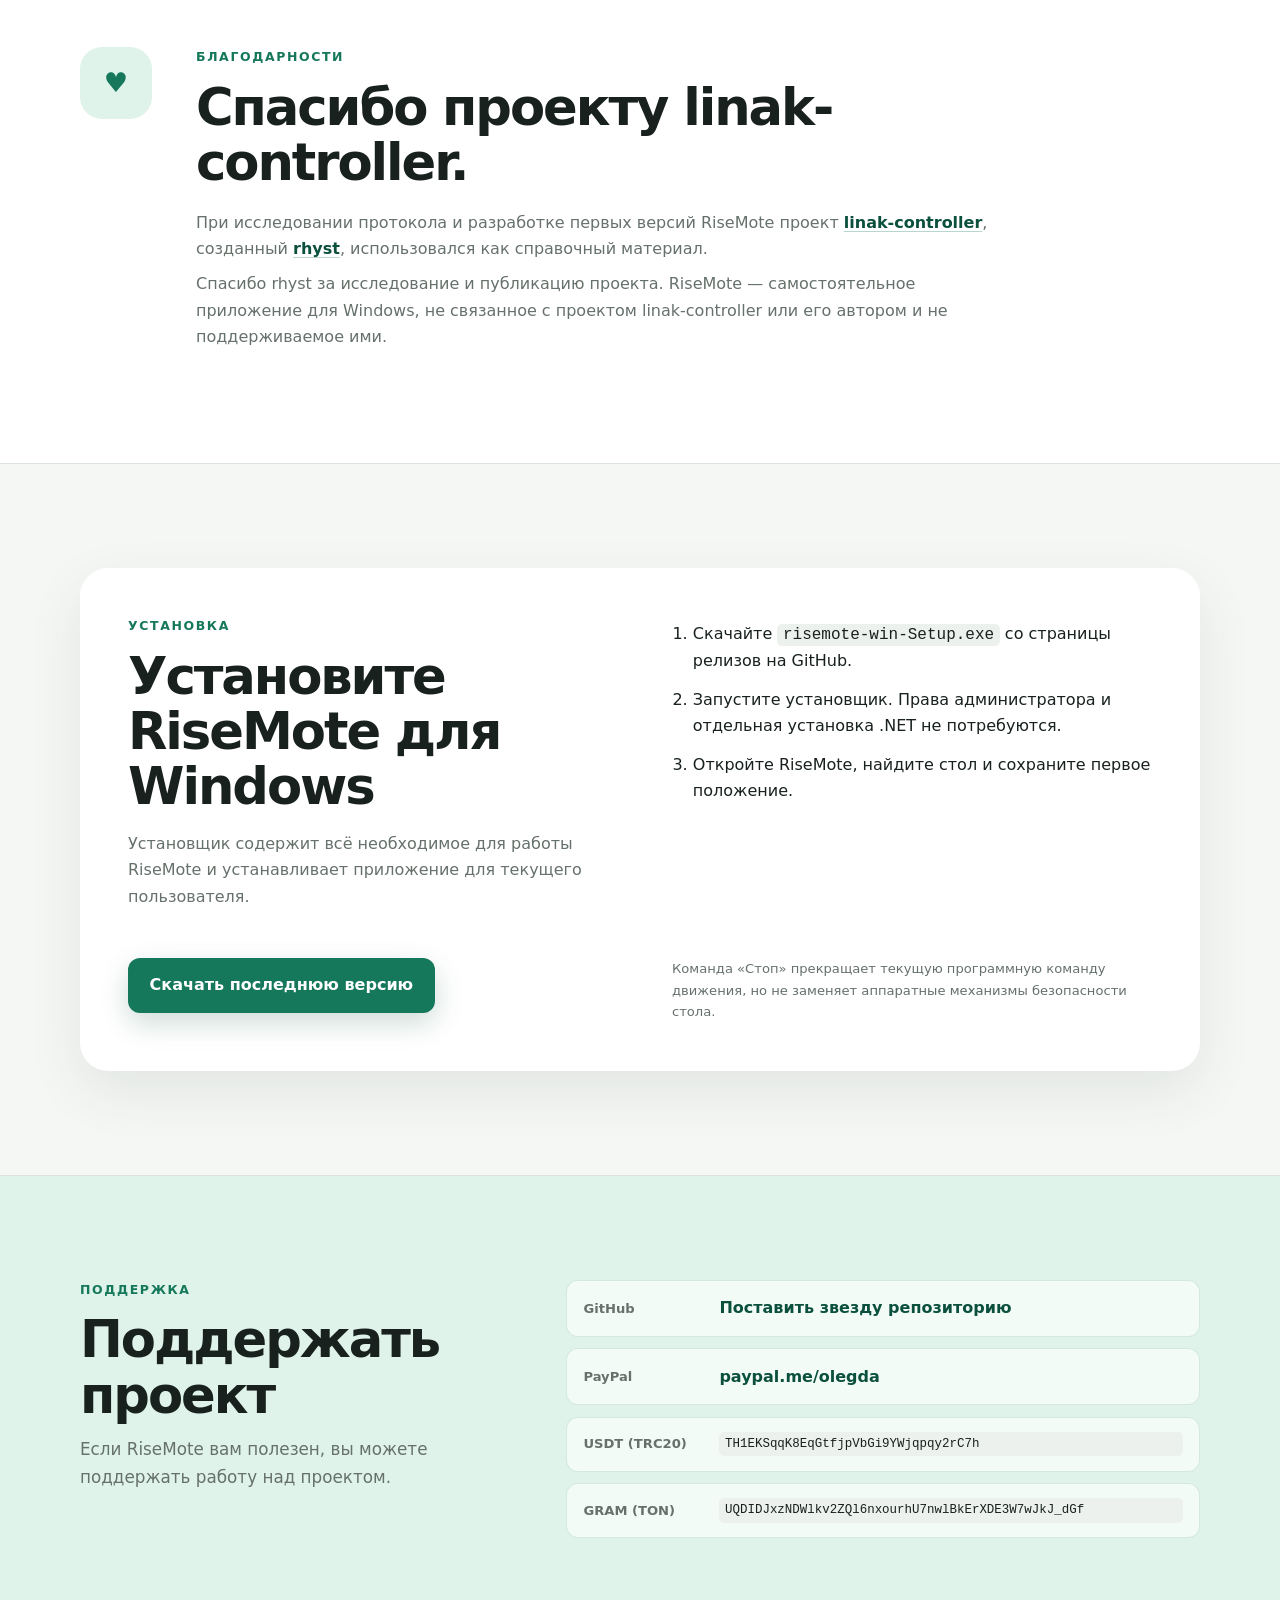
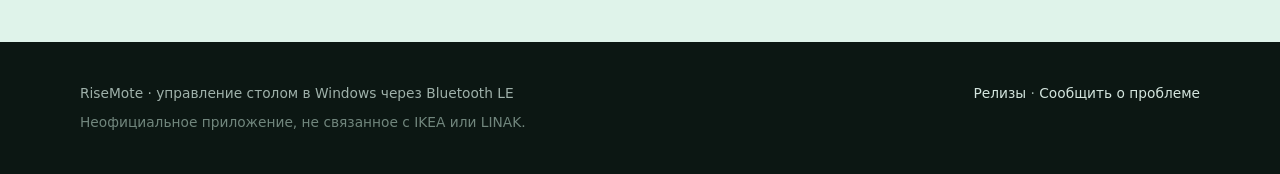
==== commit 54780462: "Update pages from ce82600" ====
--- a/ru/index.html
+++ b/ru/index.html
@@ -89,7 +89,7 @@
         <li><span>GitHub</span><a href="https://github.com/dosoft/risemote">Поставить звезду репозиторию</a></li>
         <li><span>PayPal</span><a href="https://paypal.me/olegda">paypal.me/olegda</a></li>
         <li><span>USDT (TRC20)</span><code>TH1EKSqqK8EqGtfjpVbGi9YWjqpqy2rC7h</code></li>
-        <li><span>TON</span><code>UQDIDJxzNDWlkv2ZQl6nxourhU7nwlBkErXDE3W7wJkJ_dGf</code></li>
+        <li><span>GRAM (TON)</span><code>UQDIDJxzNDWlkv2ZQl6nxourhU7nwlBkErXDE3W7wJkJ_dGf</code></li>
       </ul>
     </div></section>
   </main>
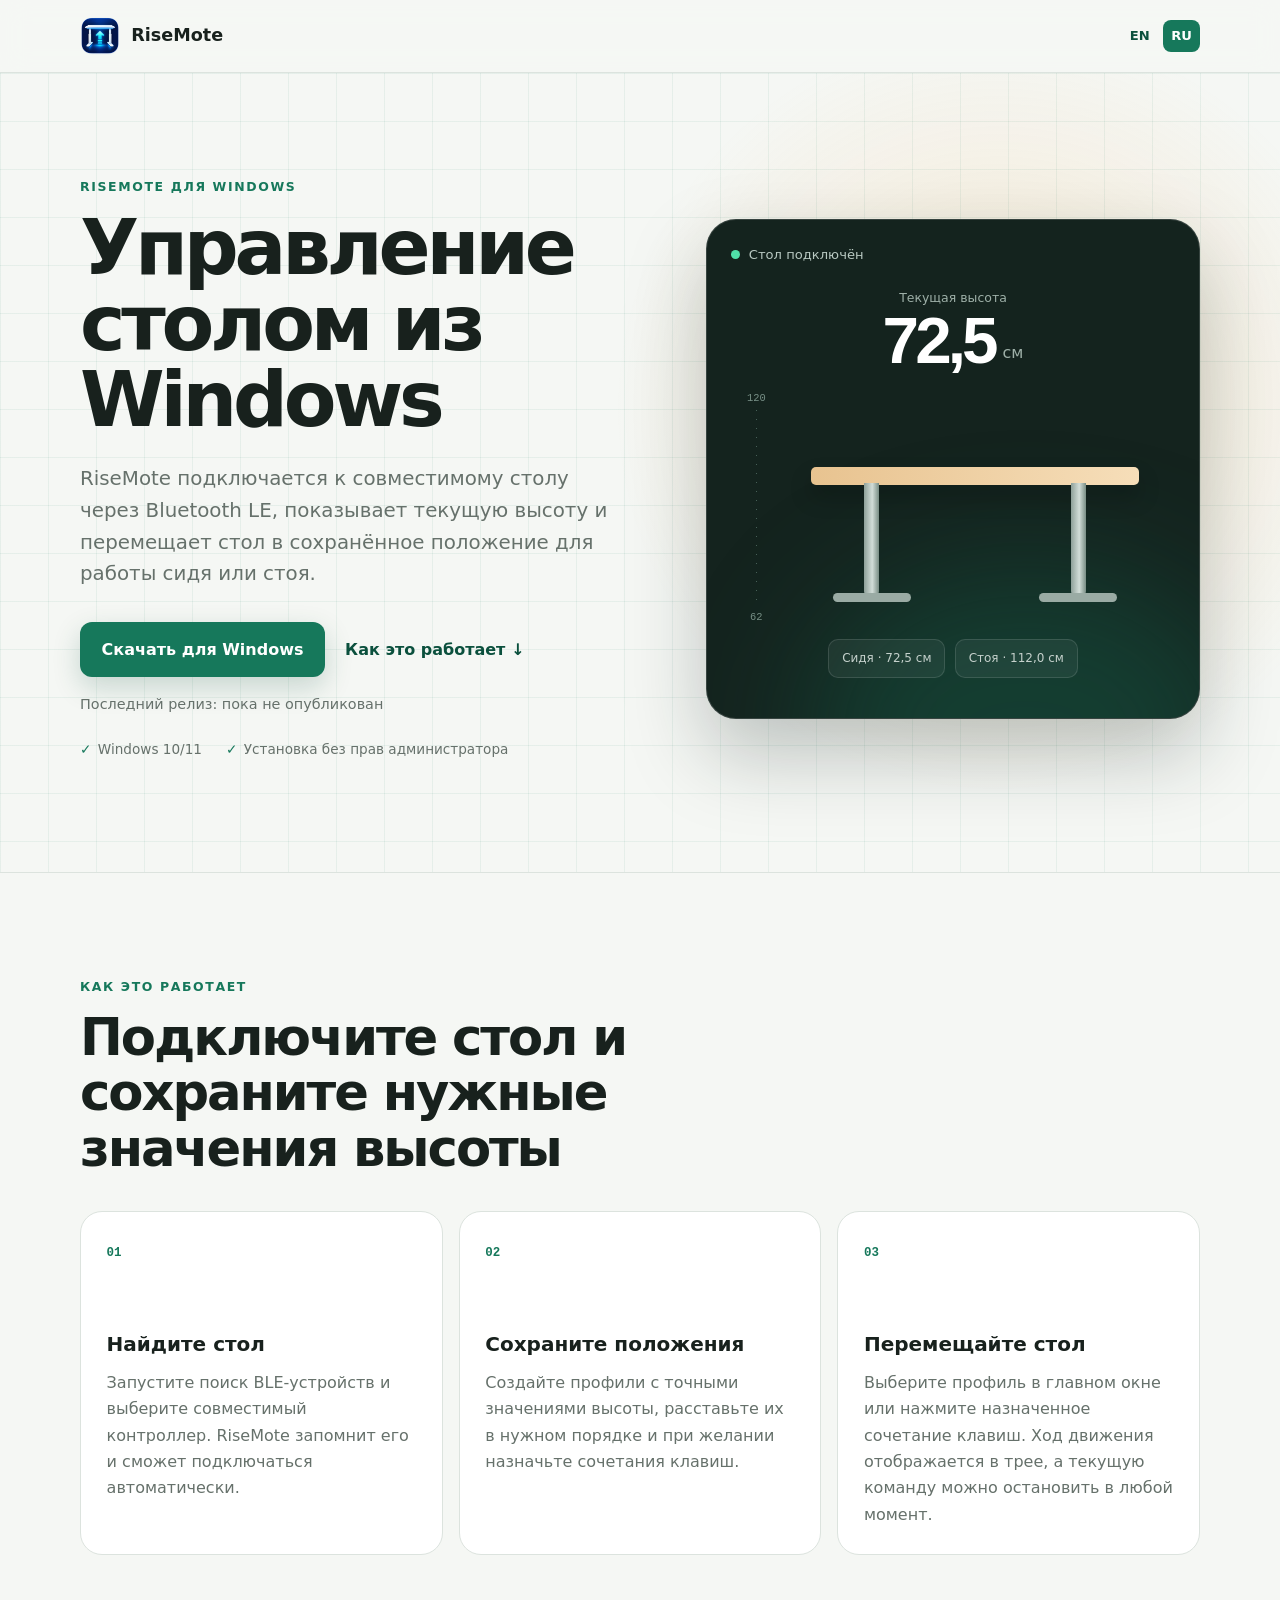
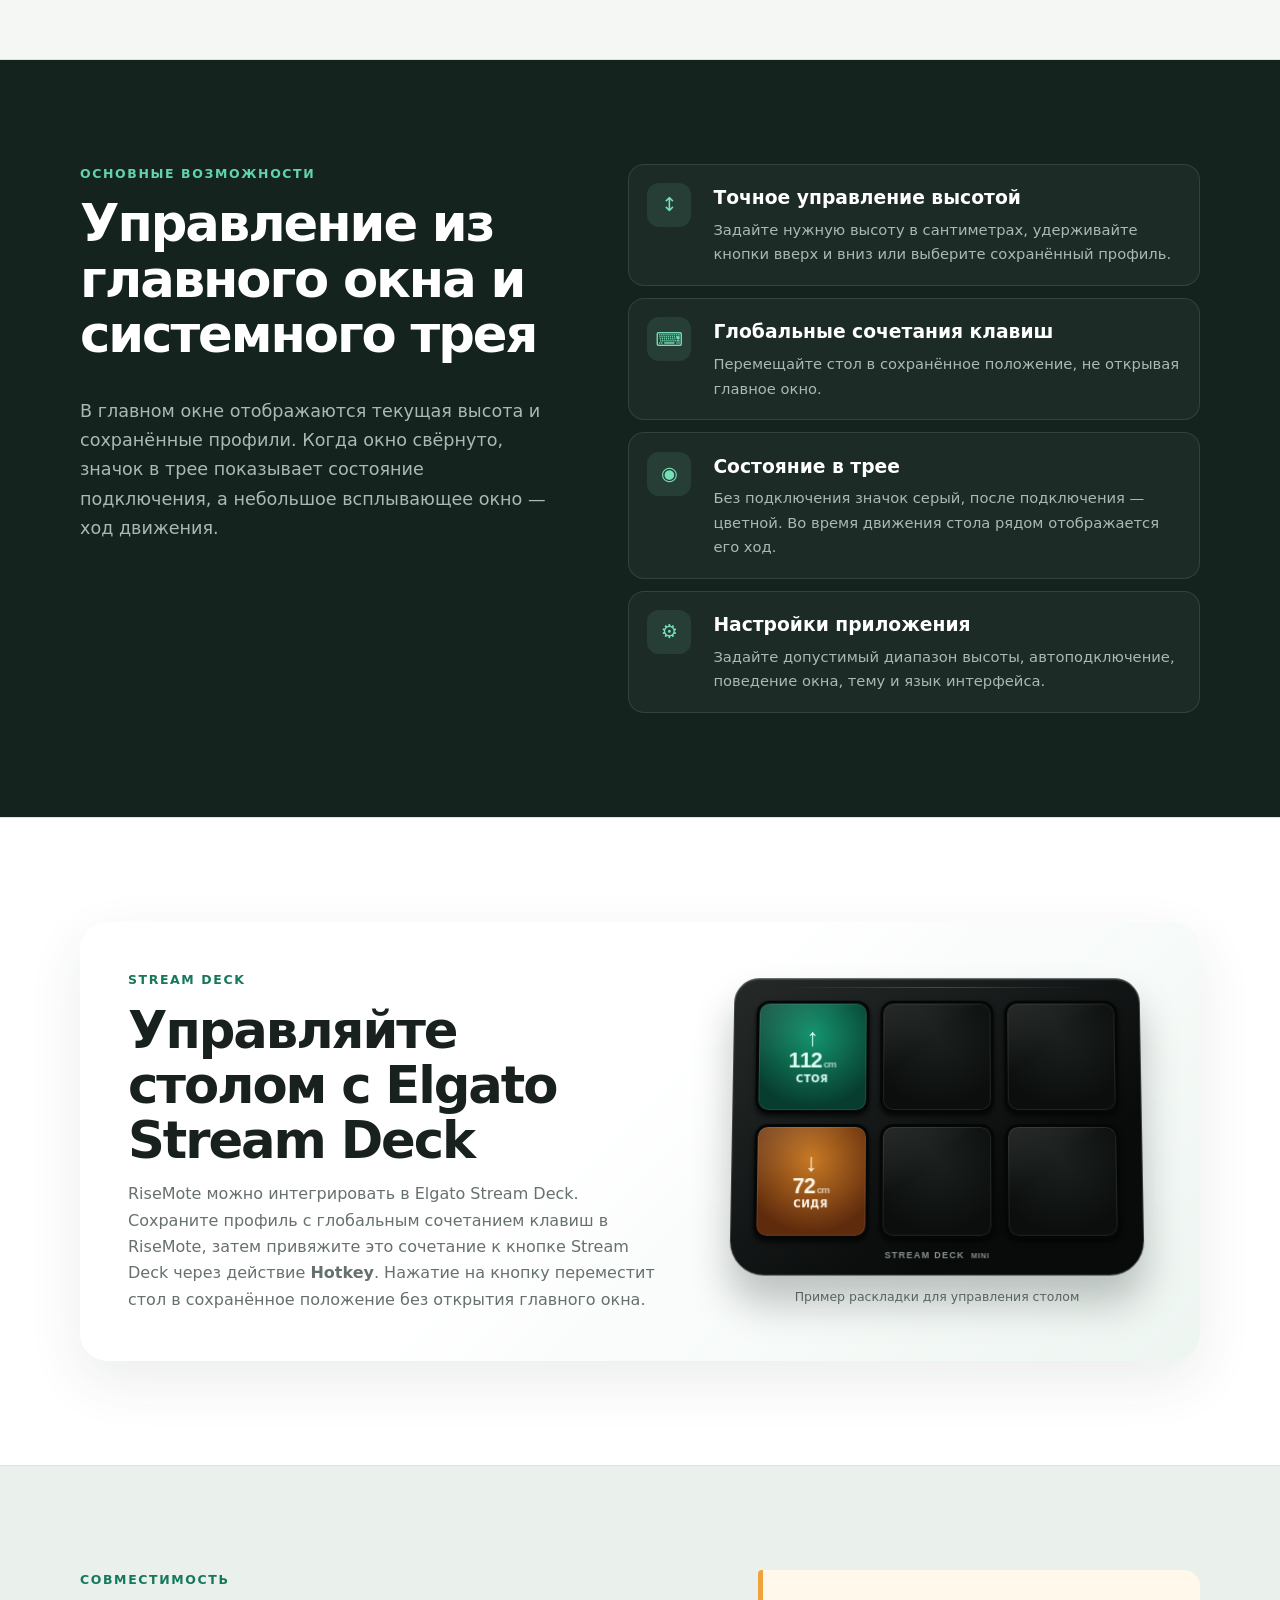
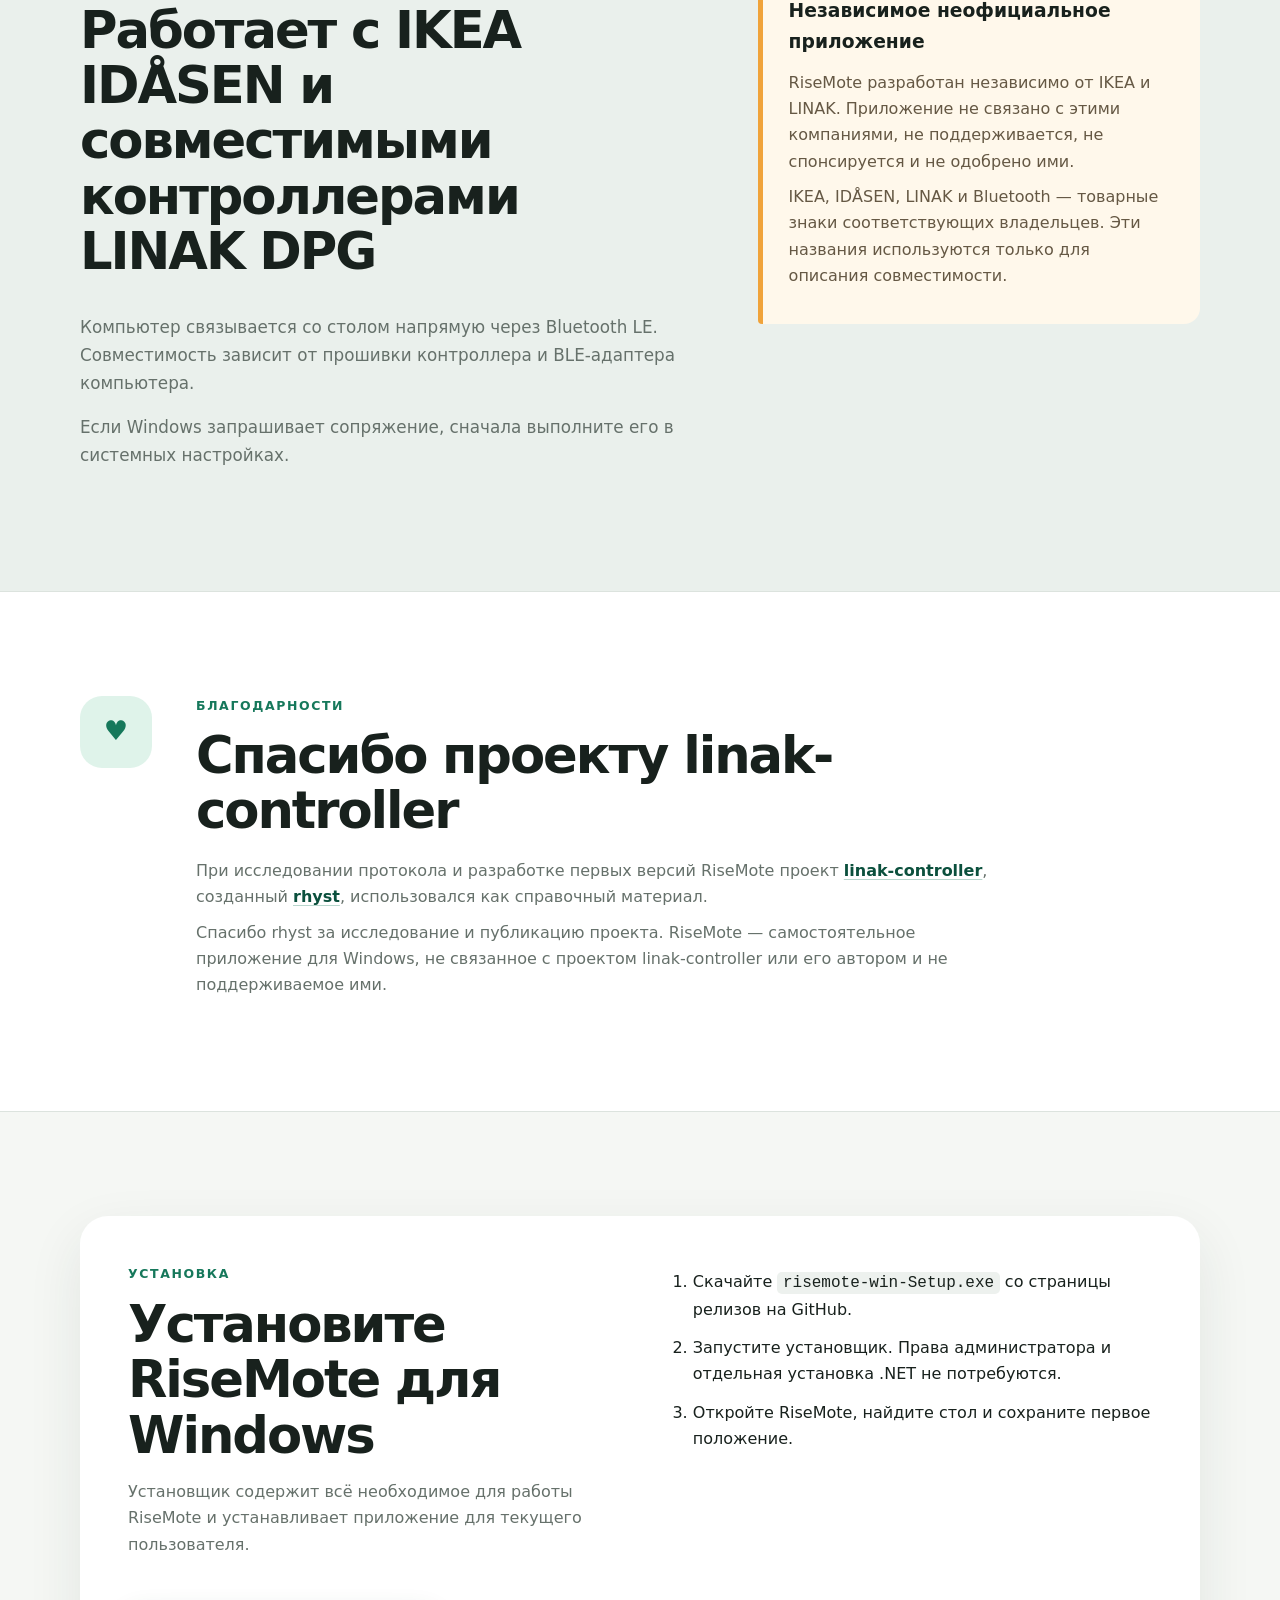
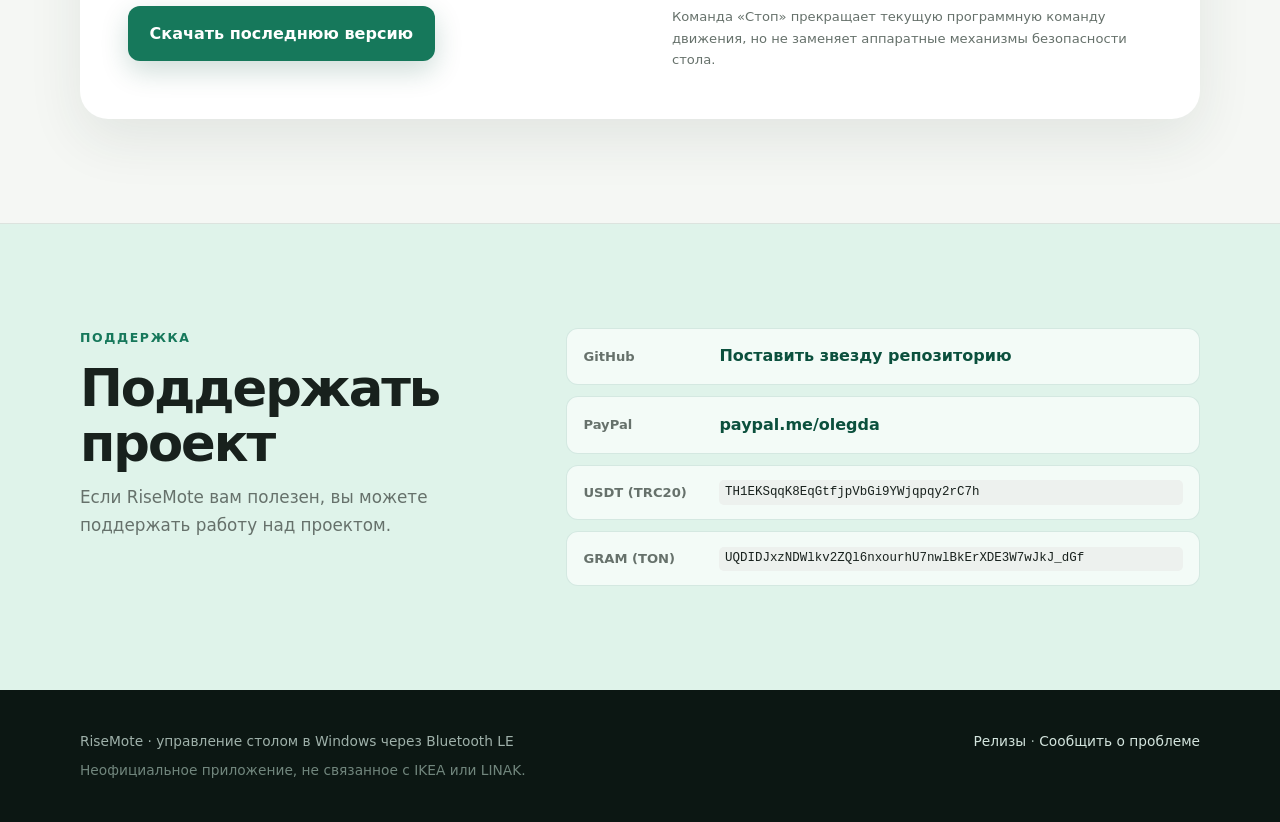
==== commit 1d23f8fe: "Update pages from 24ce015" ====
--- a/ru/index.html
+++ b/ru/index.html
@@ -28,7 +28,7 @@
       <div class="container hero-grid">
         <div class="hero-copy">
           <p class="eyebrow">RiseMote для Windows</p>
-          <h1>Управление столом из Windows.</h1>
+          <h1>Управление столом из Windows</h1>
           <p class="lead">RiseMote подключается к совместимому столу через Bluetooth LE, показывает текущую высоту и перемещает стол в сохранённое положение для работы сидя или стоя.</p>
           <div class="cta"><a class="button" href="https://github.com/dosoft/risemote/releases/latest">Скачать для Windows</a><a class="text-link" href="#how-it-works">Как это работает <span aria-hidden="true">↓</span></a></div>
           <p id="release-meta" class="release-meta" aria-live="polite">Последний релиз: пока не опубликован</p>
@@ -48,7 +48,7 @@
     </section>
 
     <section id="how-it-works" class="section"><div class="container">
-      <p class="eyebrow">Как это работает</p><h2>Подключите стол и сохраните нужные значения высоты.</h2>
+      <p class="eyebrow">Как это работает</p><h2>Подключите стол и сохраните нужные значения высоты</h2>
       <div class="steps">
         <article><span class="step-number">01</span><h3>Найдите стол</h3><p>Запустите поиск BLE-устройств и выберите совместимый контроллер. RiseMote запомнит его и сможет подключаться автоматически.</p></article>
         <article><span class="step-number">02</span><h3>Сохраните положения</h3><p>Создайте профили с точными значениями высоты, расставьте их в нужном порядке и при желании назначьте сочетания клавиш.</p></article>
@@ -57,7 +57,7 @@
     </div></section>
 
     <section class="section control-section"><div class="container control-grid">
-      <div><p class="eyebrow">Основные возможности</p><h2>Управление из главного окна и системного трея.</h2><p class="section-copy">В главном окне отображаются текущая высота и сохранённые профили. Когда окно свёрнуто, значок в трее показывает состояние подключения, а небольшое всплывающее окно — ход движения.</p></div>
+      <div><p class="eyebrow">Основные возможности</p><h2>Управление из главного окна и системного трея</h2><p class="section-copy">В главном окне отображаются текущая высота и сохранённые профили. Когда окно свёрнуто, значок в трее показывает состояние подключения, а небольшое всплывающее окно — ход движения.</p></div>
       <div class="feature-list">
         <article><span>↕</span><div><h3>Точное управление высотой</h3><p>Задайте нужную высоту в сантиметрах, удерживайте кнопки вверх и вниз или выберите сохранённый профиль.</p></div></article>
         <article><span>⌨</span><div><h3>Глобальные сочетания клавиш</h3><p>Перемещайте стол в сохранённое положение, не открывая главное окно.</p></div></article>
@@ -66,14 +66,32 @@
       </div>
     </div></section>
 
+    <section class="section streamdeck-section"><div class="container streamdeck-card">
+      <div class="streamdeck-copy"><p class="eyebrow">Stream Deck</p><h2>Управляйте столом с Elgato Stream Deck</h2><p class="section-copy">RiseMote можно интегрировать в Elgato Stream Deck. Сохраните профиль с глобальным сочетанием клавиш в RiseMote, затем привяжите это сочетание к кнопке Stream Deck через действие <strong>Hotkey</strong>. Нажатие на кнопку переместит стол в сохранённое положение без открытия главного окна.</p></div>
+      <figure class="streamdeck-figure">
+        <div class="streamdeck-device" role="img" aria-label="Пример раскладки Stream Deck Mini для управления столом">
+          <div class="deck-keys">
+            <div class="deck-key deck-key-stand"><span class="deck-key-icon">↑</span><span class="deck-key-value">112</span><span class="deck-key-label">Стоя</span></div>
+            <div class="deck-key deck-key-empty" aria-hidden="true"></div>
+            <div class="deck-key deck-key-empty" aria-hidden="true"></div>
+            <div class="deck-key deck-key-sit"><span class="deck-key-icon">↓</span><span class="deck-key-value">72</span><span class="deck-key-label">Сидя</span></div>
+            <div class="deck-key deck-key-empty" aria-hidden="true"></div>
+            <div class="deck-key deck-key-empty" aria-hidden="true"></div>
+          </div>
+          <div class="deck-brand"><span>STREAM DECK</span><small>MINI</small></div>
+        </div>
+        <figcaption>Пример раскладки для управления столом</figcaption>
+      </figure>
+    </div></section>
+
     <section class="section compatibility"><div class="container compatibility-grid">
-      <div><p class="eyebrow">Совместимость</p><h2>Работает с IKEA IDÅSEN и совместимыми контроллерами LINAK DPG.</h2><p>Компьютер связывается со столом напрямую через Bluetooth LE. Совместимость зависит от прошивки контроллера и BLE-адаптера компьютера.</p><p>Если Windows запрашивает сопряжение, сначала выполните его в системных настройках.</p></div>
+      <div><p class="eyebrow">Совместимость</p><h2>Работает с IKEA IDÅSEN и совместимыми контроллерами LINAK DPG</h2><p>Компьютер связывается со столом напрямую через Bluetooth LE. Совместимость зависит от прошивки контроллера и BLE-адаптера компьютера.</p><p>Если Windows запрашивает сопряжение, сначала выполните его в системных настройках.</p></div>
       <aside class="notice"><h3>Независимое неофициальное приложение</h3><p>RiseMote разработан независимо от IKEA и LINAK. Приложение не связано с этими компаниями, не поддерживается, не спонсируется и не одобрено ими.</p><p>IKEA, IDÅSEN, LINAK и Bluetooth — товарные знаки соответствующих владельцев. Эти названия используются только для описания совместимости.</p></aside>
     </div></section>
 
     <section class="section credits"><div class="container credit-card">
       <div class="credit-mark" aria-hidden="true">♥</div>
-      <div><p class="eyebrow">Благодарности</p><h2>Спасибо проекту linak-controller.</h2><p>При исследовании протокола и разработке первых версий RiseMote проект <a href="https://github.com/rhyst/linak-controller" rel="noopener">linak-controller</a>, созданный <a href="https://github.com/rhyst" rel="noopener">rhyst</a>, использовался как справочный материал.</p><p>Спасибо rhyst за исследование и публикацию проекта. RiseMote — самостоятельное приложение для Windows, не связанное с проектом linak-controller или его автором и не поддерживаемое ими.</p></div>
+      <div><p class="eyebrow">Благодарности</p><h2>Спасибо проекту linak-controller</h2><p>При исследовании протокола и разработке первых версий RiseMote проект <a href="https://github.com/rhyst/linak-controller" rel="noopener">linak-controller</a>, созданный <a href="https://github.com/rhyst" rel="noopener">rhyst</a>, использовался как справочный материал.</p><p>Спасибо rhyst за исследование и публикацию проекта. RiseMote — самостоятельное приложение для Windows, не связанное с проектом linak-controller или его автором и не поддерживаемое ими.</p></div>
     </div></section>
 
     <section class="section install"><div class="container install-card">
--- a/styles.css
+++ b/styles.css
@@ -94,6 +94,26 @@
 .install-card li { margin-bottom: .75rem; }
 .install-card .button { justify-self: start; align-self: start; }
 .fine-print { margin: 0; color: var(--muted); font-size: .82rem; }
+.streamdeck-section { background: var(--surface); }
+.streamdeck-card { display: grid; grid-template-columns: minmax(0, 1fr) minmax(330px, 430px); gap: 3rem 4rem; align-items: center; padding: 3rem; border-radius: 28px; background: linear-gradient(135deg, #fff 45%, #edf5f1); box-shadow: 0 20px 55px rgba(32,58,48,.09); }
+.streamdeck-card h2 { margin-bottom: .8rem; }
+.streamdeck-card .section-copy { color: var(--muted); max-width: 660px; margin: .55rem 0 0; }
+.streamdeck-figure { min-width: 0; margin: 0; text-align: center; }
+.streamdeck-device { position: relative; width: min(100%, 410px); margin-inline: auto; padding: 1.35rem 1.35rem .9rem; border: 1px solid #3a413f; border-radius: 25px 25px 34px 34px; background: linear-gradient(145deg, #252a29, #090b0b 72%); box-shadow: 0 26px 38px rgba(12,23,19,.25), inset 0 1px 0 rgba(255,255,255,.12); transform: perspective(800px) rotateX(4deg); }
+.streamdeck-device::after { content: ""; position: absolute; inset: 8px 12% auto; height: 1px; background: linear-gradient(90deg, transparent, rgba(255,255,255,.2), transparent); }
+.deck-keys { display: grid; grid-template-columns: repeat(3, 1fr); gap: .72rem; }
+.deck-key { position: relative; display: flex; aspect-ratio: 1; min-width: 0; flex-direction: column; align-items: center; justify-content: center; gap: .12rem; border: 3px solid #050606; border-radius: 13px; color: #dbe9e3; background: radial-gradient(circle at 50% 30%, #26332e, #111614 72%); box-shadow: inset 0 0 0 1px rgba(255,255,255,.09), 0 3px 5px rgba(0,0,0,.7); overflow: hidden; }
+.deck-key::after { content: ""; position: absolute; inset: 0; background: linear-gradient(145deg, rgba(255,255,255,.1), transparent 38%); pointer-events: none; }
+.deck-key-stand { color: #dffff3; background: radial-gradient(circle at 50% 30%, #15946f, #073d2e 78%); }
+.deck-key-sit { color: #fff5e5; background: radial-gradient(circle at 50% 30%, #c87924, #5f2b0d 78%); }
+.deck-key-empty { background: radial-gradient(circle at 50% 30%, #1b201e, #0b0e0d 78%); }
+.deck-key-icon { font: 750 clamp(1.15rem, 3vw, 1.55rem)/.8 "Segoe UI Variable", "Segoe UI", sans-serif; }
+.deck-key-value { font: 760 clamp(.95rem, 2.7vw, 1.35rem)/1 "Segoe UI Variable", "Segoe UI", sans-serif; letter-spacing: -.04em; }
+.deck-key-value::after { content: " cm"; color: currentColor; font-size: .45em; font-weight: 600; opacity: .72; }
+.deck-key-label { position: relative; max-width: 90%; color: currentColor; font-size: clamp(.48rem, 1.3vw, .64rem); font-weight: 750; line-height: 1.1; letter-spacing: .035em; text-transform: uppercase; }
+.deck-brand { display: flex; align-items: baseline; justify-content: center; gap: .38rem; padding-top: .72rem; color: #88918e; font: 700 .56rem/1 "Segoe UI Variable", "Segoe UI", sans-serif; letter-spacing: .14em; }
+.deck-brand small { font-size: .46rem; letter-spacing: .09em; }
+.streamdeck-figure figcaption { margin-top: .8rem; color: var(--muted); font-size: .78rem; }
 .support { background: var(--green-soft); }
 .support-card { display: grid; grid-template-columns: .8fr 1.2fr; gap: 4rem; align-items: start; }
 .support-card h2 { margin-bottom: .8rem; }
@@ -121,6 +141,9 @@
   .steps { grid-template-columns: 1fr; }
   .steps article { min-height: 0; }
   .steps h3 { margin-top: 2rem; }
+  .streamdeck-card { grid-template-columns: 1fr; }
+  .streamdeck-copy { text-align: center; }
+  .streamdeck-card .section-copy { margin-inline: auto; }
 }
 @media (max-width: 650px) {
   .container { width: min(100% - 1.5rem, 1120px); }
@@ -135,6 +158,10 @@
   .preset-row span { padding: .45rem .55rem; font-size: .67rem; }
   .section { padding: 4.5rem 0; }
   .install-card { grid-template-columns: 1fr; padding: 1.5rem; }
+  .streamdeck-card { grid-template-columns: 1fr; padding: 1.5rem; }
+  .streamdeck-device { padding: 1rem 1rem .75rem; border-radius: 20px 20px 27px 27px; }
+  .deck-keys { gap: .48rem; }
+  .deck-key { border-width: 2px; border-radius: 10px; }
   .support-options li { grid-template-columns: 1fr; gap: .25rem; }
   .credit-card { grid-template-columns: 1fr; gap: 1rem; }
   .footer-grid { grid-template-columns: 1fr; text-align: center; }
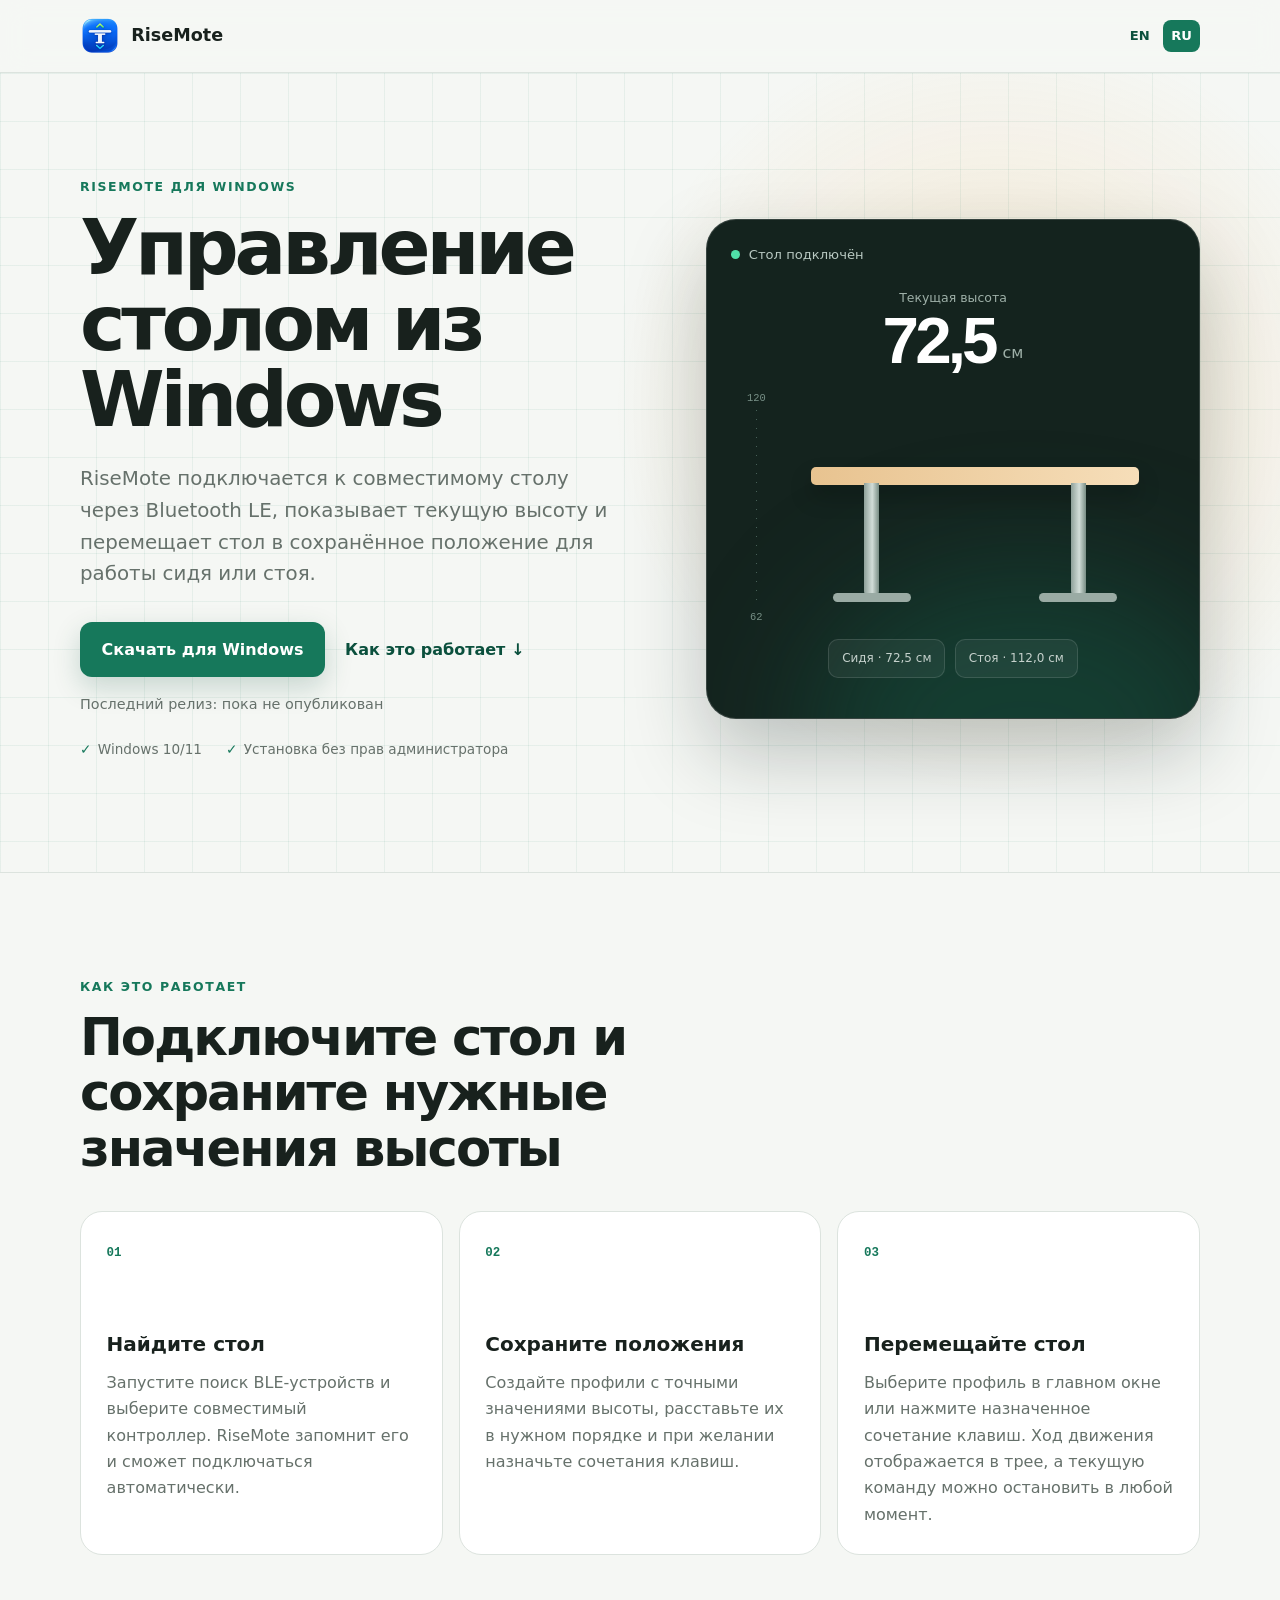
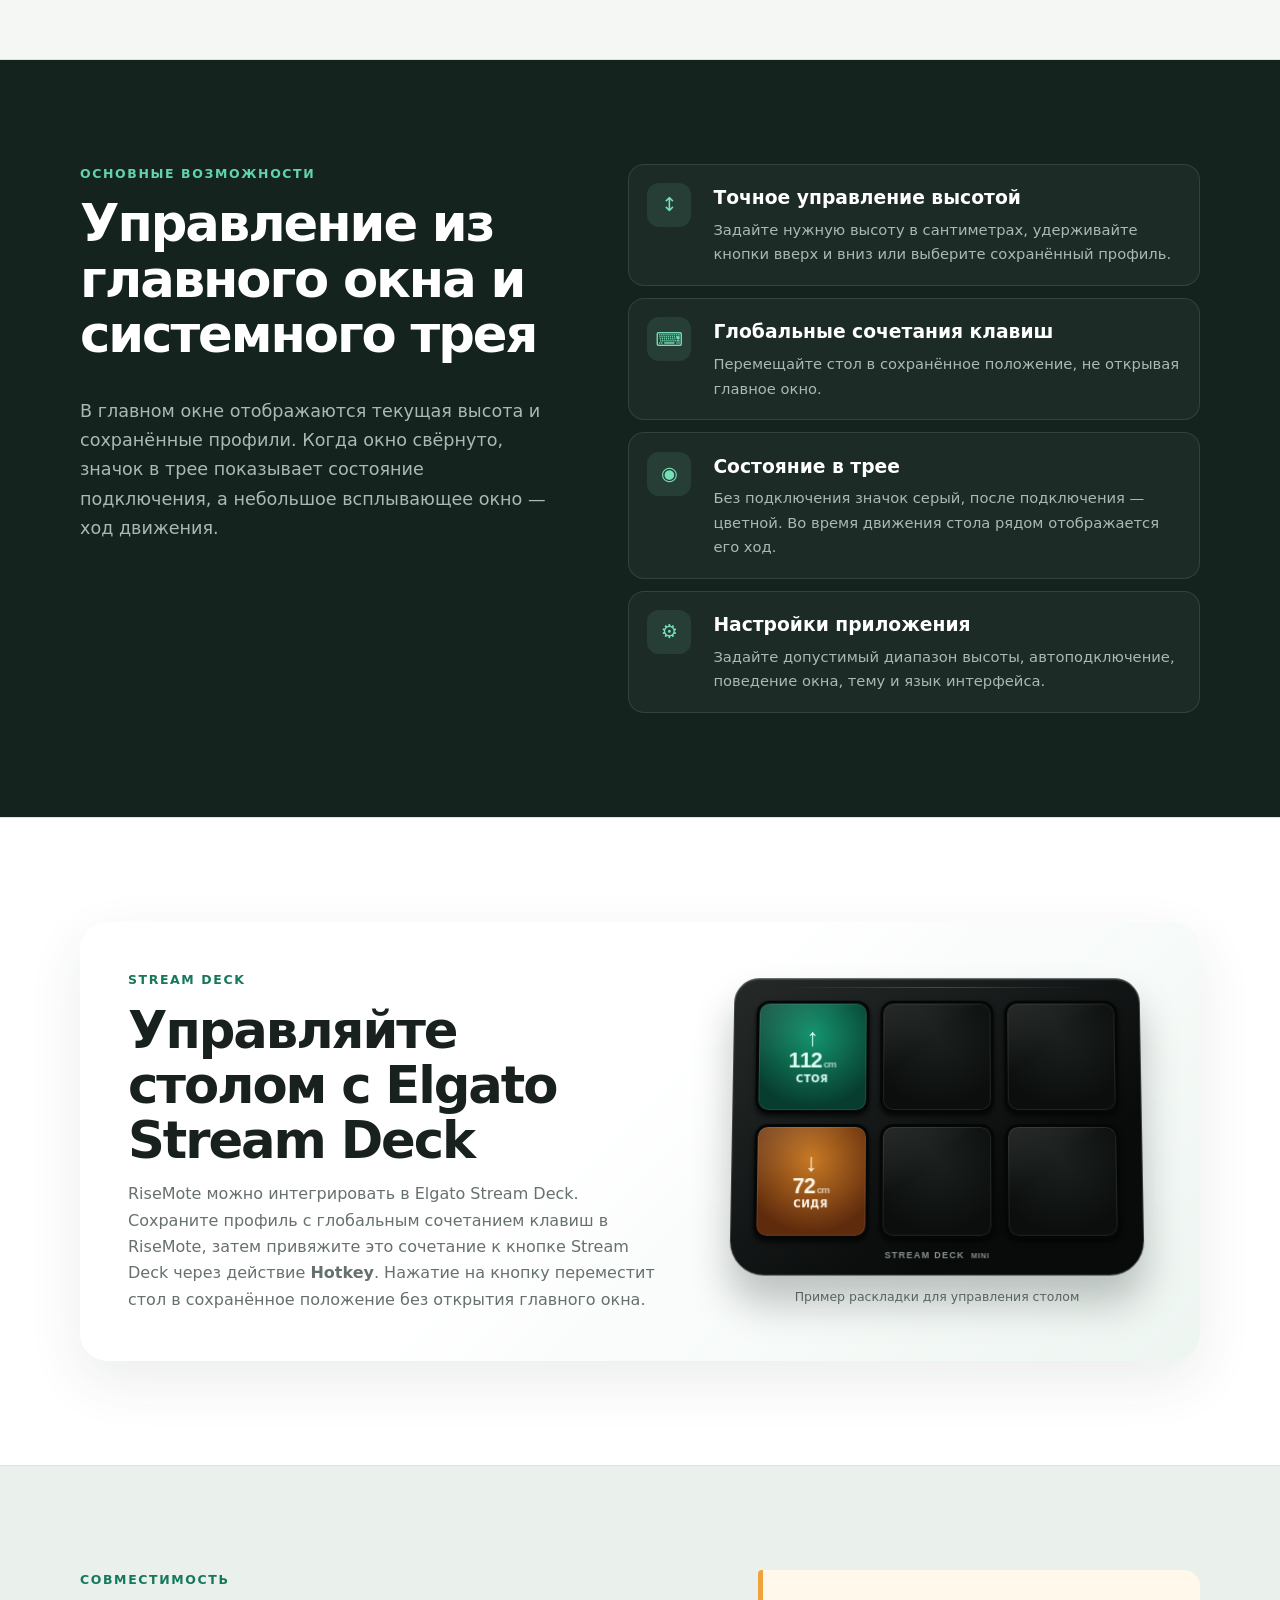
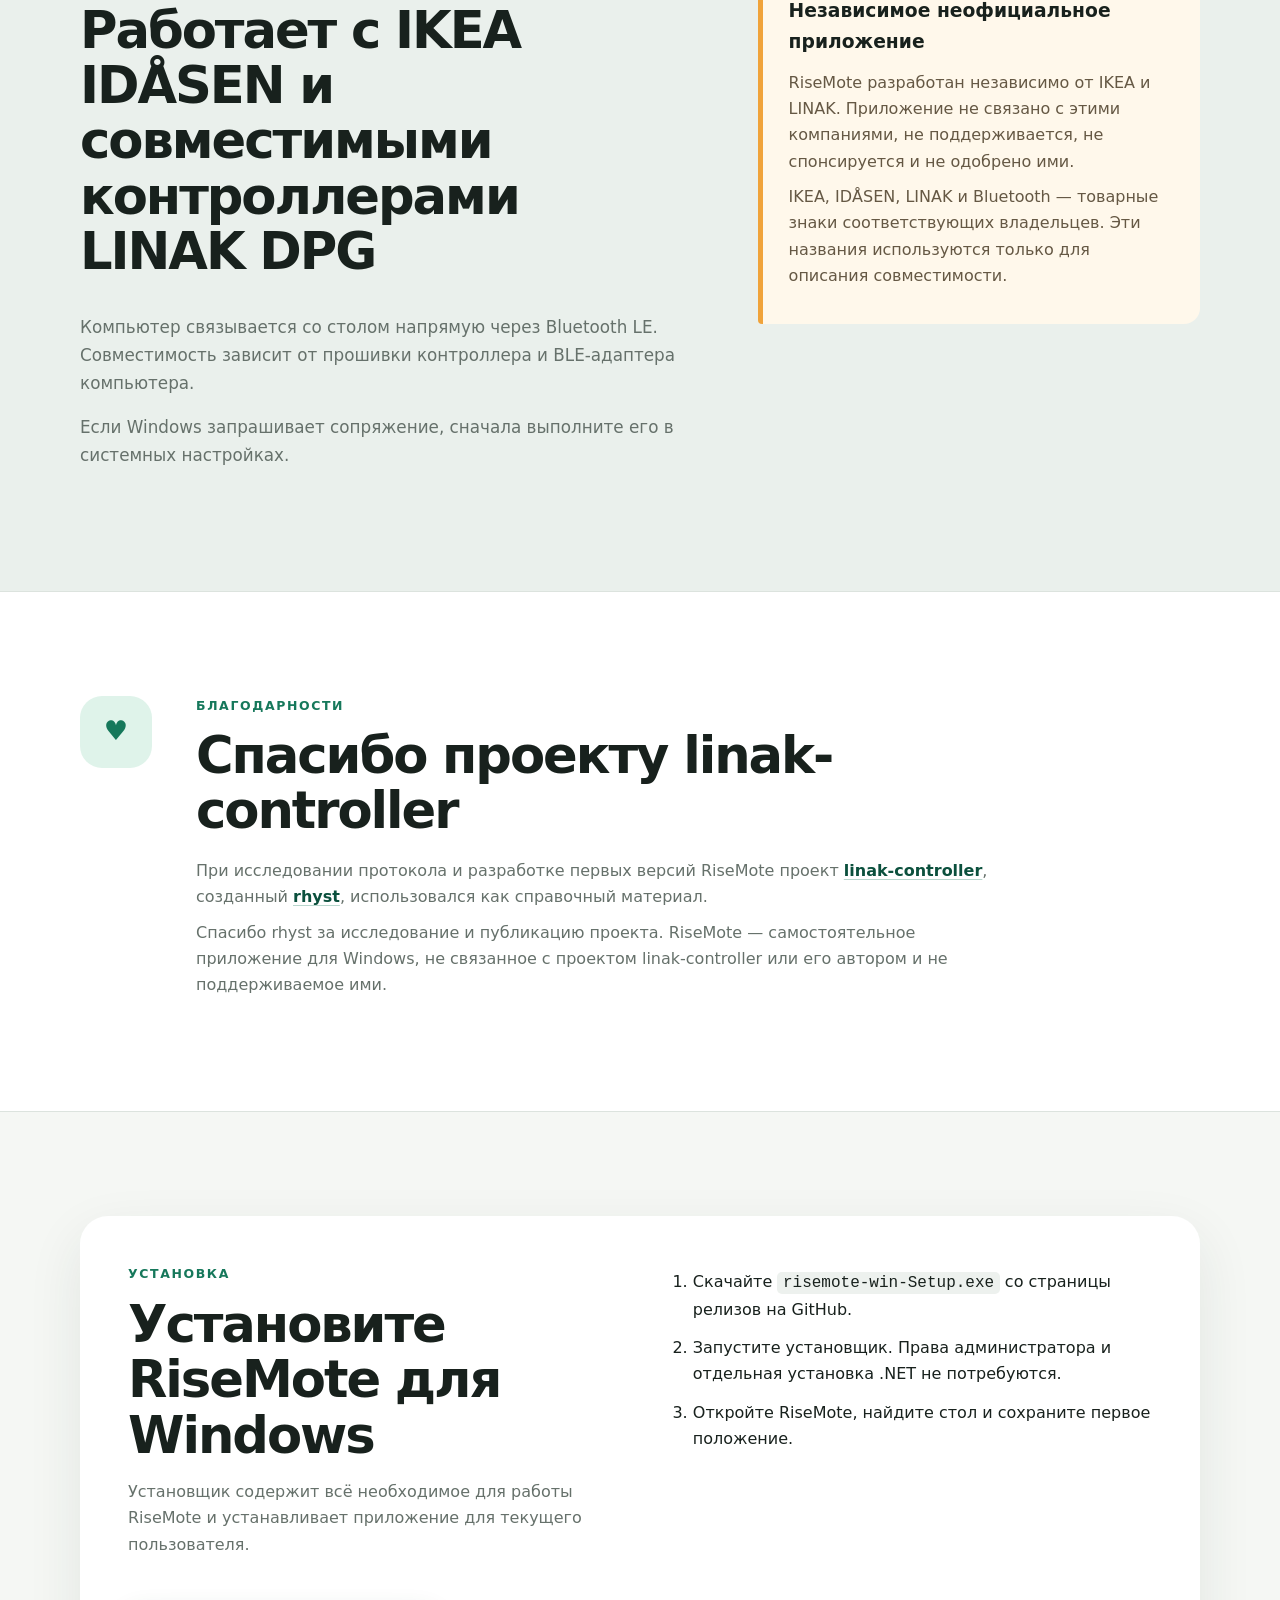
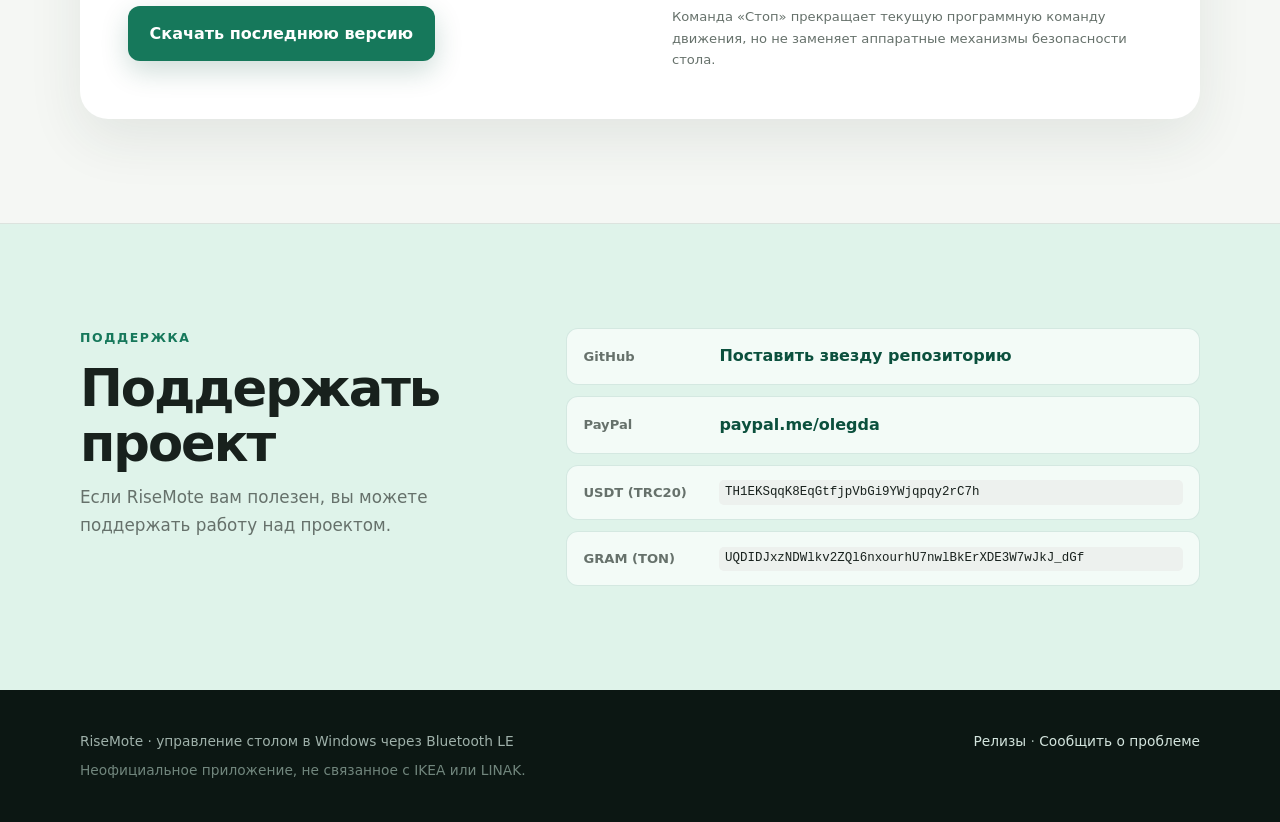
==== commit e8fea20b: "Update pages from 87eddb1" ====
--- a/ru/index.html
+++ b/ru/index.html
@@ -7,7 +7,10 @@
   <meta name="description" content="Управляйте совместимым регулируемым по высоте столом в Windows через Bluetooth LE: сохраняйте положения, назначайте сочетания клавиш и следите за движением из трея.">
   <link rel="canonical" href="https://dosoft.github.io/risemote/ru/">
   <link rel="alternate" hreflang="en" href="https://dosoft.github.io/risemote/">
-  <link rel="icon" type="image/png" href="../logo.png">
+  <link rel="icon" type="image/x-icon" href="../favicon.ico">
+  <link rel="icon" type="image/png" sizes="32x32" href="../favicon-32.png">
+  <link rel="icon" type="image/png" sizes="16x16" href="../favicon-16.png">
+  <link rel="apple-touch-icon" sizes="180x180" href="../apple-touch-icon.png">
   <meta property="og:title" content="RiseMote — управление столом в Windows">
   <meta property="og:description" content="Текущая высота, сохранённые положения, глобальные сочетания клавиш и управление из трея.">
   <meta property="og:type" content="website">
@@ -20,7 +23,7 @@
 </head>
 <body>
   <header class="site-header">
-    <div class="container nav"><a class="brand" href="../"><img src="../logo.png" alt="" width="40" height="40"><span>RiseMote</span></a><nav class="languages" aria-label="Язык"><a href="../">EN</a><span>RU</span></nav></div>
+    <div class="container nav"><a class="brand" href="../"><img src="../header-logo.png" alt="" width="40" height="40"><span>RiseMote</span></a><nav class="languages" aria-label="Язык"><a href="../">EN</a><span>RU</span></nav></div>
   </header>
 
   <main>
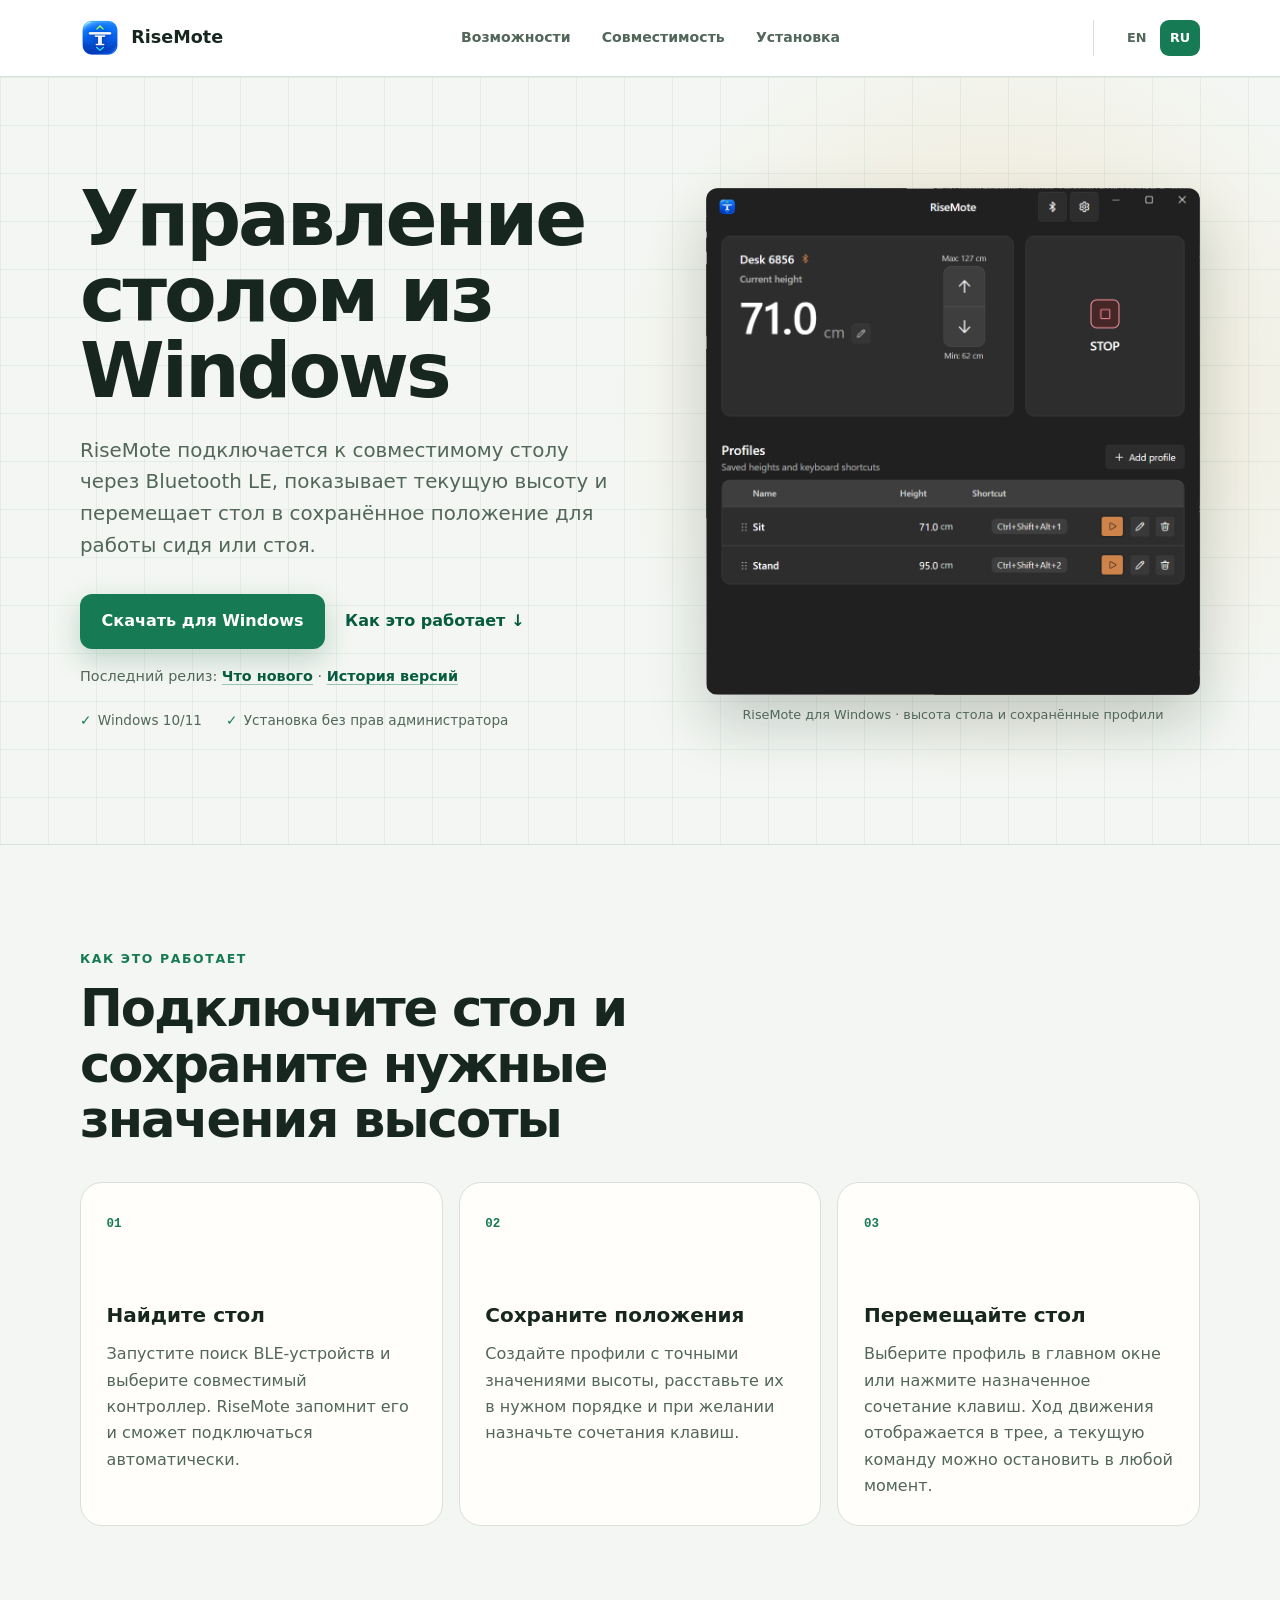
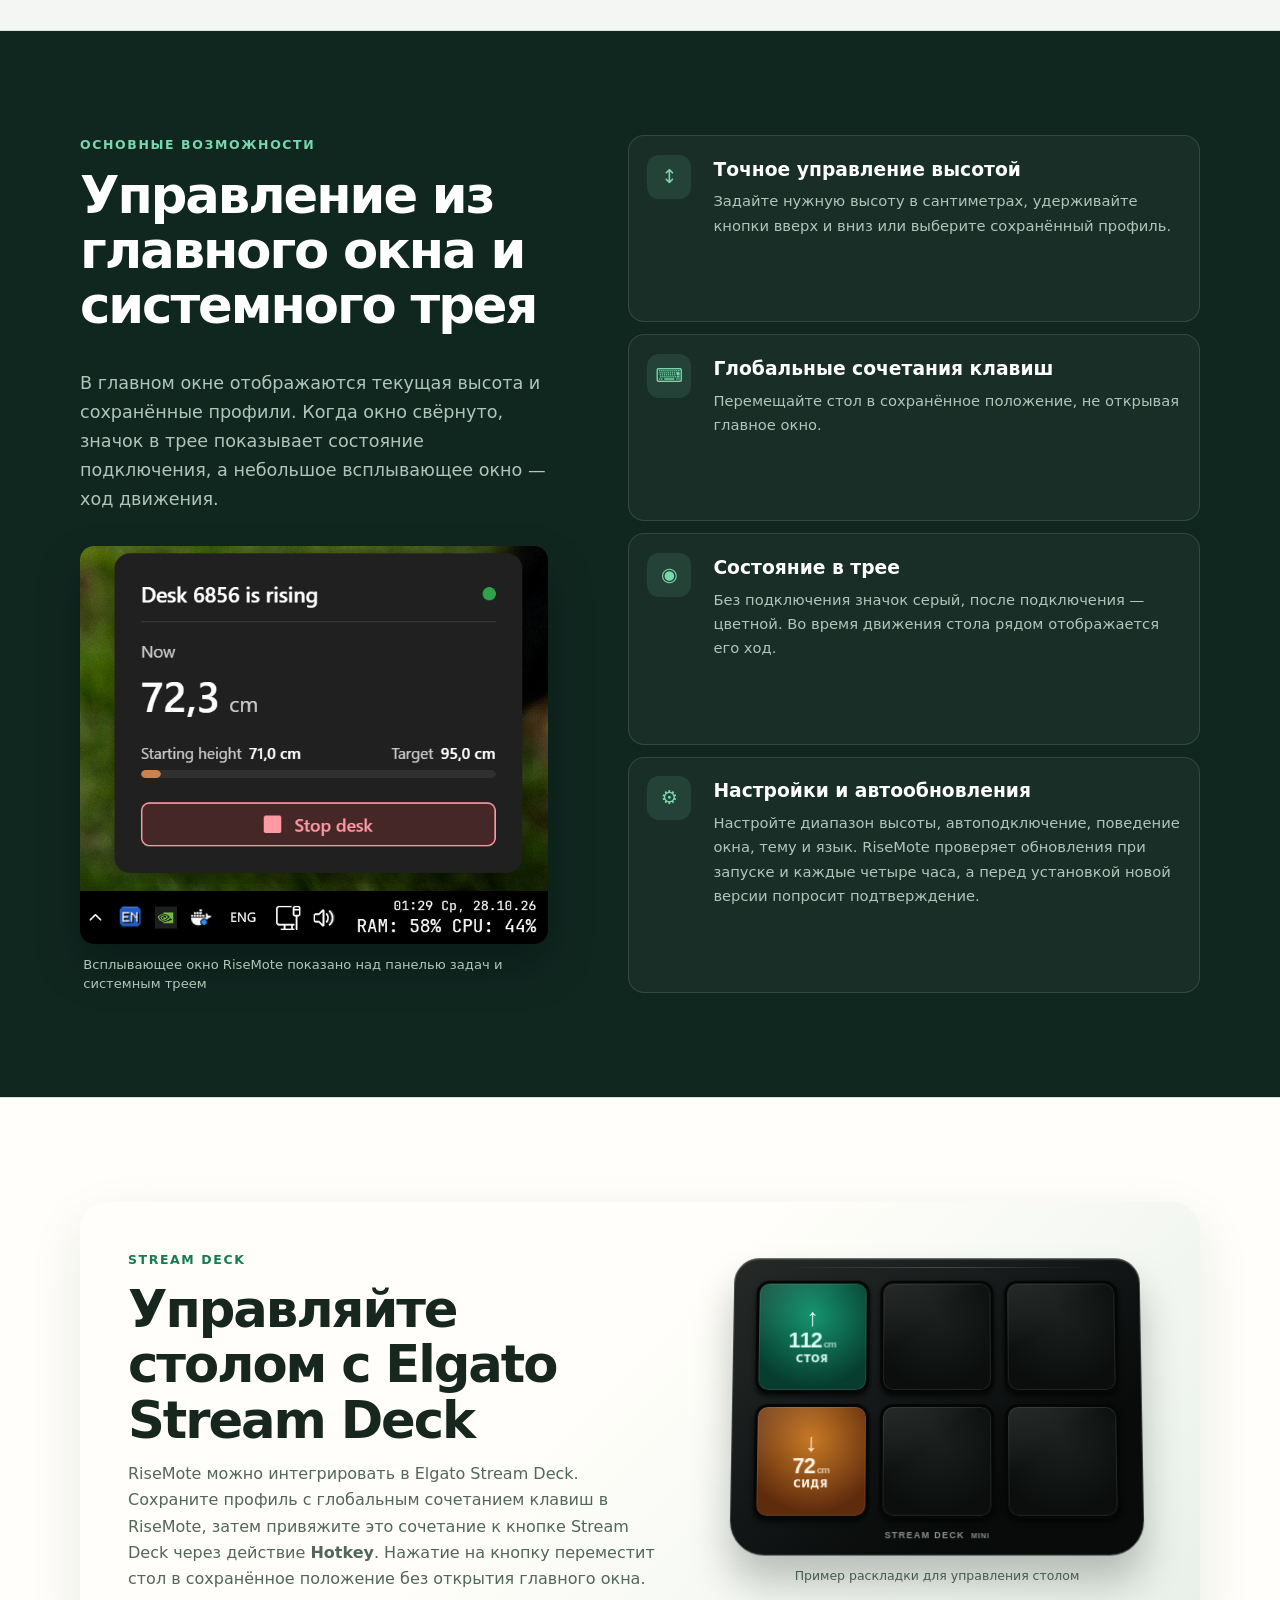
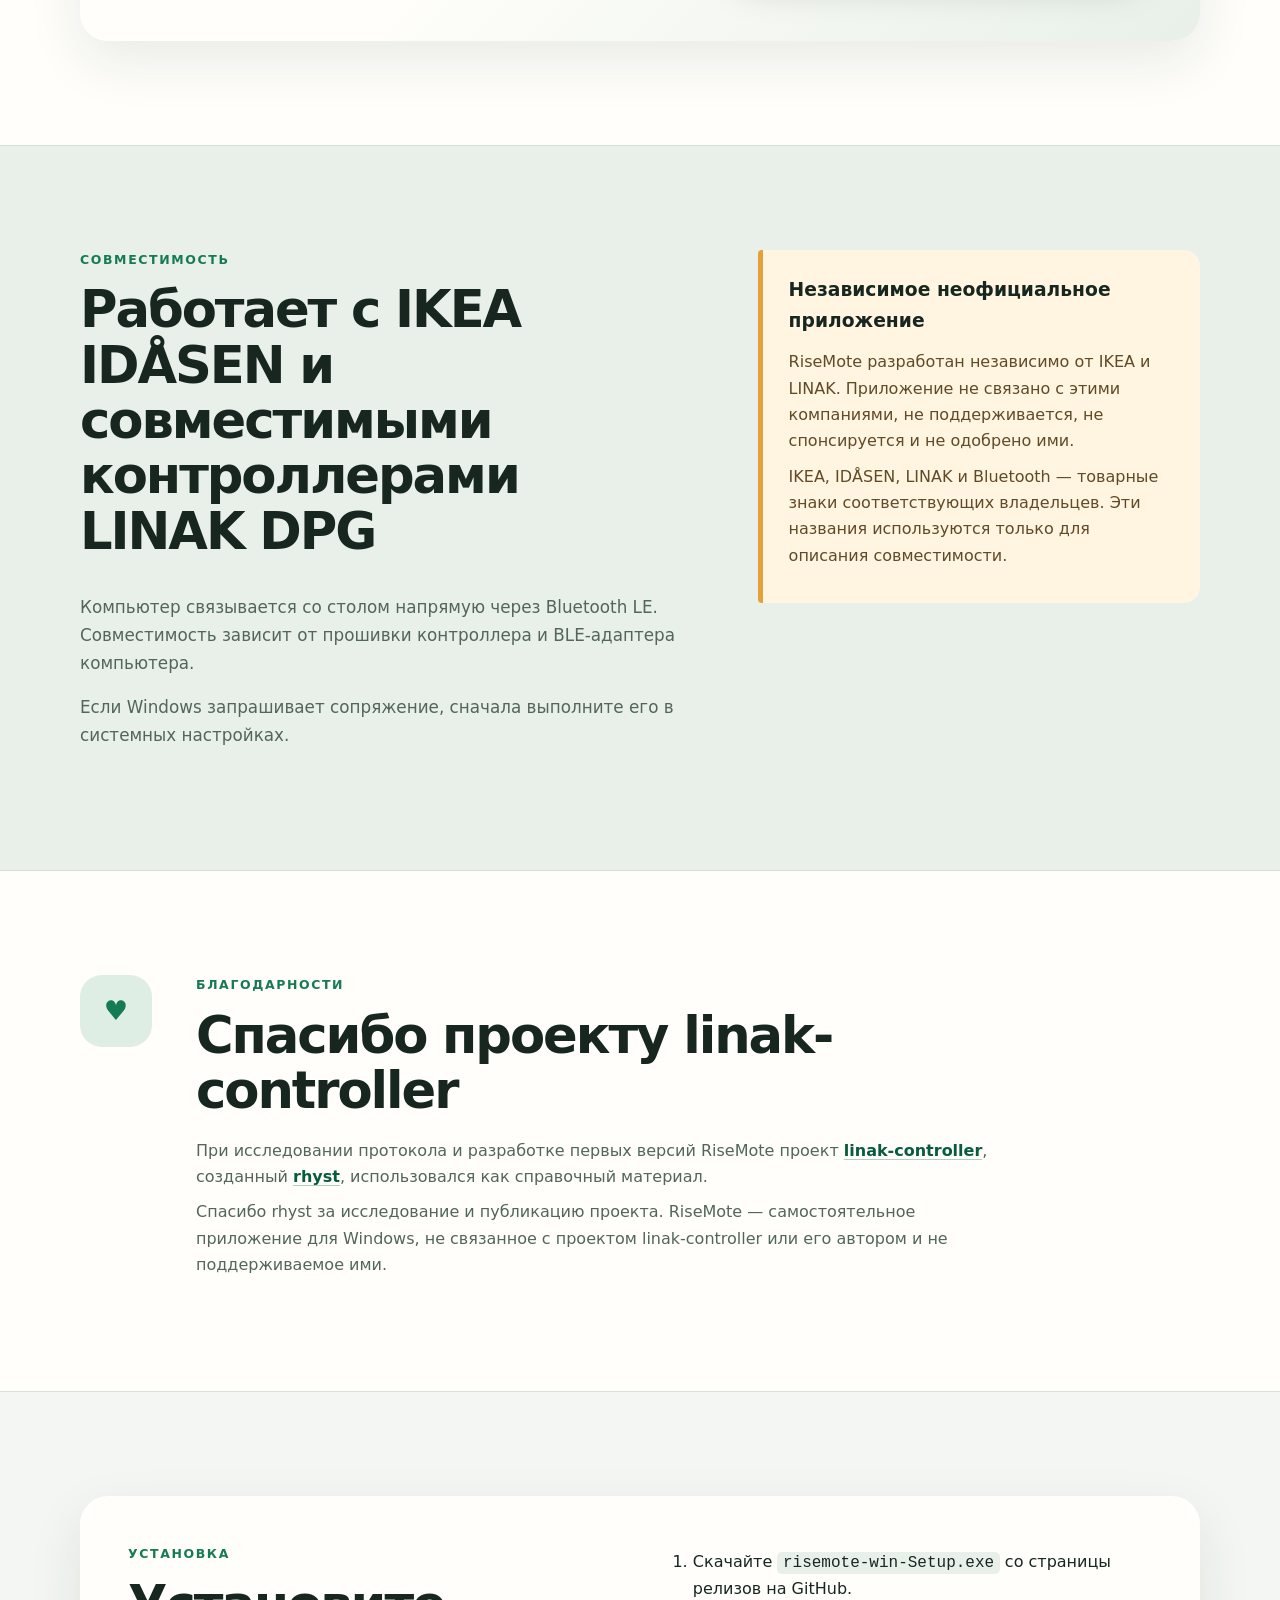
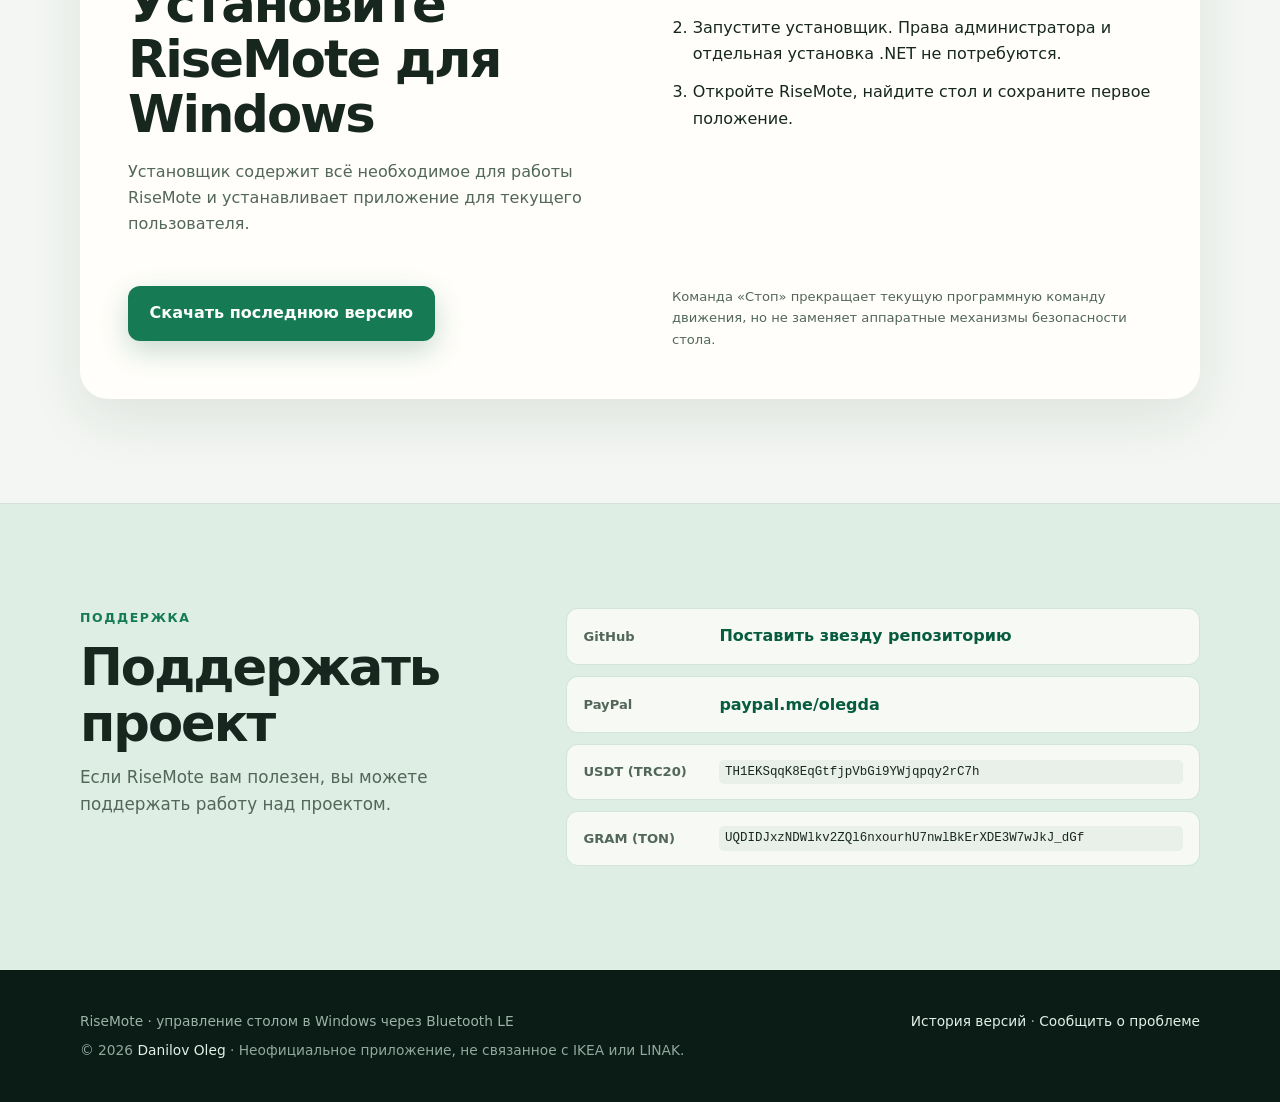
==== commit 07bf916c: "Update pages from 0bcbe4f" ====
--- a/ru/index.html
+++ b/ru/index.html
@@ -23,30 +23,24 @@
 </head>
 <body>
   <header class="site-header">
-    <div class="container nav"><a class="brand" href="../"><img src="../header-logo.png" alt="" width="40" height="40"><span>RiseMote</span></a><nav class="languages" aria-label="Язык"><a href="../">EN</a><span>RU</span></nav></div>
+    <div class="container nav"><a class="brand" href="../"><img src="../header-logo.png" alt="" width="40" height="40"><span>RiseMote</span></a><nav class="site-nav" aria-label="По разделам"><a href="#how-it-works">Возможности</a><a href="#compatibility">Совместимость</a><a href="#installation">Установка</a></nav><nav class="languages" aria-label="Язык"><a href="../" lang="en">EN</a><span aria-current="page">RU</span></nav></div>
   </header>
 
   <main>
     <section class="hero">
       <div class="container hero-grid">
         <div class="hero-copy">
-          <p class="eyebrow">RiseMote для Windows</p>
           <h1>Управление столом из Windows</h1>
           <p class="lead">RiseMote подключается к совместимому столу через Bluetooth LE, показывает текущую высоту и перемещает стол в сохранённое положение для работы сидя или стоя.</p>
           <div class="cta"><a class="button" href="https://github.com/dosoft/risemote/releases/latest">Скачать для Windows</a><a class="text-link" href="#how-it-works">Как это работает <span aria-hidden="true">↓</span></a></div>
-          <p id="release-meta" class="release-meta" aria-live="polite">Последний релиз: пока не опубликован</p>
+          <p id="release-meta" class="release-meta" aria-live="polite">Последний релиз: <a id="release-version" class="release-version" href="https://github.com/dosoft/risemote/releases/latest">Что нового</a> · <a href="https://github.com/dosoft/risemote/releases">История версий</a></p>
           <ul class="requirements"><li>Windows 10/11</li><li>Установка без прав администратора</li></ul>
         </div>
 
-        <div class="desk-demo" aria-label="Схема регулируемого по высоте стола">
-          <div class="connection"><span class="pulse"></span> Стол подключён</div>
-          <div class="readout"><span>Текущая высота</span><strong>72,5</strong><small>см</small></div>
-          <div class="desk-scene">
-            <div class="measure"><span>120</span><i></i><span>62</span></div>
-            <div class="desk"><div class="desk-top"></div><div class="desk-leg left"></div><div class="desk-leg right"></div><div class="desk-foot left"></div><div class="desk-foot right"></div></div>
-          </div>
-          <div class="preset-row"><span>Сидя · 72,5 см</span><span>Стоя · 112,0 см</span></div>
-        </div>
+        <figure class="app-preview">
+          <img src="../app-screenshot.png" alt="Главное окно RiseMote: текущая высота стола, кнопки движения и сохранённые профили" width="1024" height="1052" fetchpriority="high">
+          <figcaption>RiseMote для Windows · высота стола и сохранённые профили</figcaption>
+        </figure>
       </div>
     </section>
 
@@ -60,12 +54,14 @@
     </div></section>
 
     <section class="section control-section"><div class="container control-grid">
-      <div><p class="eyebrow">Основные возможности</p><h2>Управление из главного окна и системного трея</h2><p class="section-copy">В главном окне отображаются текущая высота и сохранённые профили. Когда окно свёрнуто, значок в трее показывает состояние подключения, а небольшое всплывающее окно — ход движения.</p></div>
+      <div><p class="eyebrow">Основные возможности</p><h2>Управление из главного окна и системного трея</h2><p class="section-copy">В главном окне отображаются текущая высота и сохранённые профили. Когда окно свёрнуто, значок в трее показывает состояние подключения, а небольшое всплывающее окно — ход движения.</p>
+        <figure class="tray-preview"><img src="../tray-notification.png" alt="Уведомление RiseMote о движении стола; внизу видны панель задач и значки области уведомлений Windows" width="637" height="542"><figcaption>Всплывающее окно RiseMote показано над панелью задач и системным треем</figcaption></figure>
+      </div>
       <div class="feature-list">
         <article><span>↕</span><div><h3>Точное управление высотой</h3><p>Задайте нужную высоту в сантиметрах, удерживайте кнопки вверх и вниз или выберите сохранённый профиль.</p></div></article>
         <article><span>⌨</span><div><h3>Глобальные сочетания клавиш</h3><p>Перемещайте стол в сохранённое положение, не открывая главное окно.</p></div></article>
         <article><span>◉</span><div><h3>Состояние в трее</h3><p>Без подключения значок серый, после подключения — цветной. Во время движения стола рядом отображается его ход.</p></div></article>
-        <article><span>⚙</span><div><h3>Настройки приложения</h3><p>Задайте допустимый диапазон высоты, автоподключение, поведение окна, тему и язык интерфейса.</p></div></article>
+        <article><span>⚙</span><div><h3>Настройки и автообновления</h3><p>Настройте диапазон высоты, автоподключение, поведение окна, тему и язык. RiseMote проверяет обновления при запуске и каждые четыре часа, а перед установкой новой версии попросит подтверждение.</p></div></article>
       </div>
     </div></section>
 
@@ -87,7 +83,7 @@
       </figure>
     </div></section>
 
-    <section class="section compatibility"><div class="container compatibility-grid">
+    <section id="compatibility" class="section compatibility"><div class="container compatibility-grid">
       <div><p class="eyebrow">Совместимость</p><h2>Работает с IKEA IDÅSEN и совместимыми контроллерами LINAK DPG</h2><p>Компьютер связывается со столом напрямую через Bluetooth LE. Совместимость зависит от прошивки контроллера и BLE-адаптера компьютера.</p><p>Если Windows запрашивает сопряжение, сначала выполните его в системных настройках.</p></div>
       <aside class="notice"><h3>Независимое неофициальное приложение</h3><p>RiseMote разработан независимо от IKEA и LINAK. Приложение не связано с этими компаниями, не поддерживается, не спонсируется и не одобрено ими.</p><p>IKEA, IDÅSEN, LINAK и Bluetooth — товарные знаки соответствующих владельцев. Эти названия используются только для описания совместимости.</p></aside>
     </div></section>
@@ -97,7 +93,7 @@
       <div><p class="eyebrow">Благодарности</p><h2>Спасибо проекту linak-controller</h2><p>При исследовании протокола и разработке первых версий RiseMote проект <a href="https://github.com/rhyst/linak-controller" rel="noopener">linak-controller</a>, созданный <a href="https://github.com/rhyst" rel="noopener">rhyst</a>, использовался как справочный материал.</p><p>Спасибо rhyst за исследование и публикацию проекта. RiseMote — самостоятельное приложение для Windows, не связанное с проектом linak-controller или его автором и не поддерживаемое ими.</p></div>
     </div></section>
 
-    <section class="section install"><div class="container install-card">
+    <section id="installation" class="section install"><div class="container install-card">
       <div><p class="eyebrow">Установка</p><h2>Установите RiseMote для Windows</h2><p>Установщик содержит всё необходимое для работы RiseMote и устанавливает приложение для текущего пользователя.</p></div>
       <ol><li>Скачайте <code>risemote-win-Setup.exe</code> со страницы релизов на GitHub.</li><li>Запустите установщик. Права администратора и отдельная установка .NET не потребуются.</li><li>Откройте RiseMote, найдите стол и сохраните первое положение.</li></ol>
       <a class="button" href="https://github.com/dosoft/risemote/releases/latest">Скачать последнюю версию</a>
@@ -115,7 +111,7 @@
     </div></section>
   </main>
 
-  <footer><div class="container footer-grid"><p>RiseMote · управление столом в Windows через Bluetooth LE</p><p><a href="https://github.com/dosoft/risemote/releases">Релизы</a> · <a href="https://github.com/dosoft/risemote/issues">Сообщить о проблеме</a></p><p class="footer-legal">Неофициальное приложение, не связанное с IKEA или LINAK.</p></div></footer>
+  <footer><div class="container footer-grid"><p>RiseMote · управление столом в Windows через Bluetooth LE</p><p><a href="https://github.com/dosoft/risemote/releases">История версий</a> · <a href="https://github.com/dosoft/risemote/issues">Сообщить о проблеме</a></p><p class="footer-legal">© 2026 <a href="https://olegd.com">Danilov Oleg</a> · Неофициальное приложение, не связанное с IKEA или LINAK.</p></div></footer>
   <script src="../release.js"></script>
 </body>
 </html>
--- a/styles.css
+++ b/styles.css
@@ -1,14 +1,22 @@
 :root {
-  --bg: #f5f7f4;
-  --surface: #ffffff;
-  --ink: #18211d;
-  --muted: #66716b;
-  --line: #dce3de;
-  --green: #16785b;
-  --green-dark: #0b503d;
-  --green-soft: #dff3ea;
-  --amber: #f0a33a;
-  --night: #14231e;
+  --bg: #f3f6f2;
+  --surface: #fffefa;
+  --surface-soft: #e8f0e9;
+  --ink: #172720;
+  --muted: #52665a;
+  --line: #d7e1da;
+  --green: #167b55;
+  --green-dark: #075c40;
+  --green-soft: #deeee4;
+  --amber: #e4a139;
+  --amber-soft: #fff5e0;
+  --amber-ink: #614a28;
+  --focus: #985500;
+  --night: #102720;
+  --night-muted: #b1c5bb;
+  --night-accent: #78d7ac;
+  --footer: #0b1c16;
+  --footer-muted: #9db3a7;
   --radius: 22px;
 }
 * { box-sizing: border-box; }
@@ -17,49 +25,40 @@
 a { color: var(--green-dark); text-decoration: none; }
 a:hover { text-decoration: underline; }
 .container { width: min(1120px, calc(100% - 2.5rem)); margin-inline: auto; }
-.site-header { border-bottom: 1px solid var(--line); background: rgba(245,247,244,.88); backdrop-filter: blur(14px); }
-.nav { min-height: 72px; display: flex; align-items: center; justify-content: space-between; }
+.site-header { position: sticky; top: 0; z-index: 20; border-bottom: 1px solid var(--line); background: rgba(255,255,255,.94); backdrop-filter: blur(14px); }
+.nav { min-height: 76px; display: grid; grid-template-columns: auto minmax(0, 1fr) auto; align-items: center; gap: clamp(1rem, 2.5vw, 2rem); }
 .brand { display: inline-flex; align-items: center; gap: .7rem; color: var(--ink); font-size: 1.1rem; font-weight: 750; }
 .brand:hover { text-decoration: none; }
 .brand img { border-radius: 10px; }
-.languages { display: flex; gap: .35rem; align-items: center; font-size: .82rem; font-weight: 750; }
-.languages a, .languages span { min-width: 34px; padding: .35rem .5rem; border-radius: 8px; text-align: center; }
+.site-nav { display: flex; align-items: center; justify-content: center; gap: .25rem; }
+.site-nav a { display: inline-flex; min-height: 42px; align-items: center; padding: 0 .85rem; border-radius: 10px; color: var(--muted); font-size: .88rem; font-weight: 700; white-space: nowrap; transition: color .16s ease, background-color .16s ease; }
+.site-nav a:hover { color: var(--green-dark); background: var(--green-soft); text-decoration: none; }
+.languages { display: flex; gap: .2rem; align-items: center; margin-left: clamp(.25rem, 1.2vw, 1rem); padding-left: clamp(.75rem, 1.8vw, 1.4rem); border-left: 1px solid var(--line); font-size: .8rem; font-weight: 750; }
+.languages a, .languages span { display: grid; min-width: 40px; min-height: 36px; place-items: center; padding: .3rem .55rem; border-radius: 9px; text-align: center; transition: color .16s ease, background-color .16s ease; }
+.languages a { color: var(--muted); }
+.languages a:hover { color: var(--green-dark); background: var(--green-soft); text-decoration: none; }
 .languages span { color: white; background: var(--green); }
-.hero { position: relative; overflow: hidden; padding: 6.5rem 0 7rem; background: linear-gradient(rgba(22,120,91,.07) 1px, transparent 1px), linear-gradient(90deg, rgba(22,120,91,.07) 1px, transparent 1px), radial-gradient(circle at 78% 42%, rgba(240,163,58,.2), transparent 24rem), var(--bg); background-size: 48px 48px, 48px 48px, auto, auto; }
+.brand:focus-visible, .site-nav a:focus-visible, .languages a:focus-visible, .button:focus-visible, .text-link:focus-visible { outline: 3px solid var(--focus); outline-offset: 3px; }
+.hero { position: relative; overflow: hidden; padding: 6.5rem 0 7rem; background: linear-gradient(rgba(22,123,85,.07) 1px, transparent 1px), linear-gradient(90deg, rgba(22,123,85,.07) 1px, transparent 1px), radial-gradient(circle at 78% 42%, rgba(228,161,57,.2), transparent 24rem), var(--bg); background-size: 48px 48px, 48px 48px, auto, auto; }
 .hero-grid { display: grid; grid-template-columns: minmax(0, 1.05fr) minmax(400px, .95fr); gap: 5rem; align-items: center; }
 .eyebrow { margin: 0 0 .75rem; color: var(--green); font-size: .78rem; font-weight: 800; letter-spacing: .13em; text-transform: uppercase; }
-h1 { max-width: 730px; margin: 0; font-size: clamp(3rem, 6vw, 5.5rem); line-height: .99; letter-spacing: -.055em; }
+h1 { max-width: 730px; margin: 0; font-size: clamp(3rem, 6vw, 5.5rem); line-height: .99; letter-spacing: -.04em; }
 .lead { max-width: 650px; margin: 1.6rem 0 2rem; color: var(--muted); font-size: 1.24rem; line-height: 1.6; }
 .cta { display: flex; flex-wrap: wrap; align-items: center; gap: 1.25rem; }
-.button { display: inline-flex; align-items: center; justify-content: center; padding: .9rem 1.35rem; border-radius: 12px; color: white; background: var(--green); font-weight: 750; box-shadow: 0 10px 28px rgba(11,80,61,.2); transition: transform .18s, background .18s; }
+.button { display: inline-flex; align-items: center; justify-content: center; padding: .9rem 1.35rem; border-radius: 12px; color: white; background: var(--green); font-weight: 750; box-shadow: 0 10px 28px rgba(7,92,64,.22); transition: transform .18s, background .18s; }
 .button:hover { background: var(--green-dark); text-decoration: none; transform: translateY(-2px); }
 .text-link { font-weight: 700; }
 .release-meta { min-height: 1.6em; margin: 1rem 0 0; color: var(--muted); font-size: .9rem; }
+.release-meta a { font-weight: 700; text-decoration: underline; text-decoration-color: rgba(22,123,85,.4); text-underline-offset: .18em; }
+.release-meta a:hover { text-decoration-color: currentColor; }
 .release-version { color: var(--green-dark); }
 .requirements { display: flex; flex-wrap: wrap; gap: .5rem 1.5rem; margin: 1.3rem 0 0; padding: 0; color: var(--muted); font-size: .85rem; list-style: none; }
 .requirements li::before { content: "✓"; margin-right: .4rem; color: var(--green); font-weight: 800; }
-.desk-demo { position: relative; min-height: 500px; padding: 1.5rem; border: 1px solid rgba(255,255,255,.15); border-radius: 30px; color: white; background: var(--night); box-shadow: 0 35px 80px rgba(20,35,30,.25); overflow: hidden; }
-.desk-demo::before { content: ""; position: absolute; inset: auto -10% -35% 20%; height: 65%; border-radius: 50%; background: rgba(22,120,91,.32); filter: blur(65px); }
-.connection { position: relative; display: flex; align-items: center; gap: .55rem; color: #b8c8c1; font-size: .82rem; }
-.pulse { width: 9px; height: 9px; border-radius: 50%; background: #50dfa8; box-shadow: 0 0 0 0 rgba(80,223,168,.6); animation: pulse 2s infinite; }
-.readout { position: relative; display: grid; grid-template-columns: auto auto; width: fit-content; margin: 1.4rem auto 0; align-items: end; }
-.readout span { grid-column: 1 / 3; color: #9eb0a8; font-size: .78rem; text-align: center; }
-.readout strong { font: 760 4.1rem/1 "Segoe UI Variable", "Segoe UI", sans-serif; letter-spacing: -.06em; }
-.readout small { padding: 0 0 .45rem .5rem; color: #9eb0a8; font-size: 1rem; }
-.desk-scene { position: relative; height: 260px; margin-top: .3rem; }
-.measure { position: absolute; left: 1rem; top: 14px; bottom: 16px; display: grid; grid-template-rows: auto 1fr auto; color: #789087; font: .65rem/1 Consolas, monospace; text-align: center; }
-.measure i { width: 1px; margin: .4rem auto; background: repeating-linear-gradient(to bottom, #476158 0 1px, transparent 1px 9px); }
-.desk { position: absolute; inset: 0; }
-.desk-top { position: absolute; left: 18%; right: 8%; top: 88px; height: 18px; border-radius: 5px; background: linear-gradient(90deg, #e8c390, #f6deb9); box-shadow: 0 12px 22px rgba(0,0,0,.22); }
-.desk-leg { position: absolute; top: 104px; width: 15px; height: 112px; border-radius: 0 0 4px 4px; background: linear-gradient(90deg, #8ea099, #d2ddd8 55%, #788d84); }
-.desk-leg.left { left: 30%; }
-.desk-leg.right { right: 20%; }
-.desk-foot { position: absolute; top: 214px; width: 78px; height: 9px; border-radius: 5px; background: #9aaba4; }
-.desk-foot.left { left: calc(30% - 31px); }
-.desk-foot.right { right: calc(20% - 31px); }
-.preset-row { position: relative; display: flex; justify-content: center; gap: .6rem; }
-.preset-row span { padding: .55rem .8rem; border: 1px solid rgba(255,255,255,.12); border-radius: 10px; color: #c5d1cc; background: rgba(255,255,255,.055); font-size: .75rem; }
+.app-preview { min-width: 0; margin: 0; }
+.app-preview img { display: block; width: 100%; height: auto; border-radius: 12px; box-shadow: 0 28px 60px rgba(12,40,29,.2); }
+.app-preview figcaption { margin: .65rem .2rem .1rem; color: var(--muted); font-size: .8rem; line-height: 1.4; text-align: center; }
 .section { padding: 6.5rem 0; border-top: 1px solid var(--line); }
+section[id] { scroll-margin-top: 6rem; }
 h2 { max-width: 760px; margin: 0 0 2.2rem; font-size: clamp(2.2rem, 4vw, 3.7rem); line-height: 1.08; letter-spacing: -.04em; }
 .steps { display: grid; grid-template-columns: repeat(3, 1fr); gap: 1rem; }
 .steps article { min-height: 270px; padding: 1.6rem; border: 1px solid var(--line); border-radius: var(--radius); background: var(--surface); }
@@ -67,26 +66,29 @@
 .steps h3 { margin: 4rem 0 .55rem; font-size: 1.25rem; }
 .steps p, .section-copy { margin: 0; color: var(--muted); }
 .control-section { color: white; background: var(--night); }
-.control-section .eyebrow { color: #61d4ab; }
+.control-section .eyebrow { color: var(--night-accent); }
 .control-grid { display: grid; grid-template-columns: .9fr 1.1fr; gap: 5rem; }
-.control-section .section-copy { color: #a8bab2; font-size: 1.1rem; }
+.control-section .section-copy { color: var(--night-muted); font-size: 1.1rem; }
+.tray-preview { max-width: 520px; margin: 2rem 0 0; }
+.tray-preview img { display: block; width: 100%; height: auto; border-radius: 14px; box-shadow: 0 22px 44px rgba(0,0,0,.28); }
+.tray-preview figcaption { margin: .65rem .2rem 0; color: var(--night-muted); font-size: .82rem; line-height: 1.45; }
 .feature-list { display: grid; gap: .75rem; }
-.feature-list article { display: grid; grid-template-columns: 50px 1fr; gap: 1rem; padding: 1.15rem; border: 1px solid rgba(255,255,255,.1); border-radius: 16px; background: rgba(255,255,255,.04); }
-.feature-list article > span { display: grid; width: 44px; height: 44px; place-items: center; border-radius: 12px; color: #75e0b8; background: rgba(117,224,184,.1); font-size: 1.2rem; }
+.feature-list article { display: grid; grid-template-columns: 50px 1fr; gap: 1rem; padding: 1.15rem; border: 1px solid rgba(255,255,255,.12); border-radius: 16px; background: rgba(255,255,255,.035); }
+.feature-list article > span { display: grid; width: 44px; height: 44px; place-items: center; border-radius: 12px; color: var(--night-accent); background: rgba(120,215,172,.12); font-size: 1.2rem; }
 .feature-list h3 { margin: 0 0 .25rem; }
-.feature-list p { margin: 0; color: #a8bab2; font-size: .92rem; }
-.compatibility { background: #eaf0ec; }
+.feature-list p { margin: 0; color: var(--night-muted); font-size: .92rem; }
+.compatibility { background: var(--surface-soft); }
 .compatibility-grid { display: grid; grid-template-columns: 1.15fr .85fr; gap: 5rem; align-items: start; }
 .compatibility-grid > div > p:not(.eyebrow) { color: var(--muted); font-size: 1.05rem; }
-.notice { padding: 1.6rem; border-left: 5px solid var(--amber); border-radius: 4px 16px 16px 4px; background: #fff8eb; }
+.notice { padding: 1.6rem; border-left: 5px solid var(--amber); border-radius: 4px 16px 16px 4px; background: var(--amber-soft); }
 .notice h3 { margin: 0 0 .75rem; }
-.notice p { margin: .55rem 0; color: #655844; }
+.notice p { margin: .55rem 0; color: var(--amber-ink); }
 .credits { background: var(--surface); }
 .credit-card { display: grid; grid-template-columns: 84px 1fr; gap: 2rem; align-items: start; }
 .credit-mark { display: grid; width: 72px; height: 72px; place-items: center; border-radius: 22px; color: var(--green); background: var(--green-soft); font-size: 1.7rem; }
 .credit-card h2 { margin-bottom: 1.2rem; }
 .credit-card p:not(.eyebrow) { max-width: 820px; margin: .55rem 0; color: var(--muted); }
-.credit-card a { font-weight: 700; text-decoration: underline; text-decoration-color: rgba(22,120,91,.3); text-underline-offset: .2em; }
+.credit-card a { font-weight: 700; text-decoration: underline; text-decoration-color: rgba(22,123,85,.35); text-underline-offset: .2em; }
 .install-card { display: grid; grid-template-columns: 1fr 1fr; gap: 2rem 4rem; padding: 3rem; border-radius: 28px; background: var(--surface); box-shadow: 0 20px 55px rgba(32,58,48,.09); }
 .install-card h2 { margin-bottom: .8rem; }
 .install-card > div > p:last-child { color: var(--muted); }
@@ -95,7 +97,7 @@
 .install-card .button { justify-self: start; align-self: start; }
 .fine-print { margin: 0; color: var(--muted); font-size: .82rem; }
 .streamdeck-section { background: var(--surface); }
-.streamdeck-card { display: grid; grid-template-columns: minmax(0, 1fr) minmax(330px, 430px); gap: 3rem 4rem; align-items: center; padding: 3rem; border-radius: 28px; background: linear-gradient(135deg, #fff 45%, #edf5f1); box-shadow: 0 20px 55px rgba(32,58,48,.09); }
+.streamdeck-card { display: grid; grid-template-columns: minmax(0, 1fr) minmax(330px, 430px); gap: 3rem 4rem; align-items: center; padding: 3rem; border-radius: 28px; background: linear-gradient(135deg, var(--surface) 45%, var(--surface-soft)); box-shadow: 0 20px 55px rgba(12,40,29,.09); }
 .streamdeck-card h2 { margin-bottom: .8rem; }
 .streamdeck-card .section-copy { color: var(--muted); max-width: 660px; margin: .55rem 0 0; }
 .streamdeck-figure { min-width: 0; margin: 0; text-align: center; }
@@ -119,25 +121,24 @@
 .support-card h2 { margin-bottom: .8rem; }
 .support-card > div > p:last-child { max-width: 520px; margin: 0; color: var(--muted); font-size: 1.05rem; }
 .support-options { display: grid; gap: .7rem; margin: 0; padding: 0; list-style: none; }
-.support-options li { display: grid; grid-template-columns: 120px minmax(0, 1fr); gap: 1rem; align-items: center; padding: .9rem 1rem; border: 1px solid rgba(22,120,91,.14); border-radius: 12px; background: rgba(255,255,255,.62); }
+.support-options li { display: grid; grid-template-columns: 120px minmax(0, 1fr); gap: 1rem; align-items: center; padding: .9rem 1rem; border: 1px solid rgba(22,123,85,.16); border-radius: 12px; background: rgba(255,254,250,.72); }
 .support-options span { color: var(--muted); font-size: .82rem; font-weight: 700; }
 .support-options a { font-weight: 700; }
 .support-options code { min-width: 0; font-size: .78rem; }
-code { padding: .12rem .35rem; border-radius: 5px; background: #edf1ee; overflow-wrap: anywhere; }
-footer { padding: 2.5rem 0; color: #9fb1aa; background: #0c1713; font-size: .86rem; }
+code { padding: .12rem .35rem; border-radius: 5px; background: var(--surface-soft); overflow-wrap: anywhere; }
+footer { padding: 2.5rem 0; color: var(--footer-muted); background: var(--footer); font-size: .86rem; }
 .footer-grid { display: grid; grid-template-columns: 1fr auto; gap: .4rem 2rem; align-items: center; }
 footer p { margin: 0; }
-footer a { color: #d4e5de; }
-.footer-legal { grid-column: 1 / -1; color: #71867d; }
-@keyframes pulse { 70% { box-shadow: 0 0 0 9px rgba(80,223,168,0); } 100% { box-shadow: 0 0 0 0 rgba(80,223,168,0); } }
-@media (prefers-reduced-motion: reduce) { html { scroll-behavior: auto; } .pulse { animation: none; } }
+footer a { color: #e2f0e8; }
+.footer-legal { grid-column: 1 / -1; color: #91a99d; }
+@media (prefers-reduced-motion: reduce) { html { scroll-behavior: auto; } }
 @media (max-width: 900px) {
   .hero { padding: 4.5rem 0; }
   .hero-grid, .control-grid, .compatibility-grid, .support-card { grid-template-columns: 1fr; gap: 3.5rem; }
   .hero-copy { text-align: center; }
   .lead { margin-inline: auto; }
   .cta, .requirements { justify-content: center; }
-  .desk-demo { width: min(540px, 100%); margin-inline: auto; }
+  .app-preview { width: min(540px, 100%); margin-inline: auto; }
   .steps { grid-template-columns: 1fr; }
   .steps article { min-height: 0; }
   .steps h3 { margin-top: 2rem; }
@@ -147,15 +148,12 @@
 }
 @media (max-width: 650px) {
   .container { width: min(100% - 1.5rem, 1120px); }
+  .nav { min-height: 0; grid-template-columns: 1fr auto; gap: .15rem .75rem; padding-block: .5rem 0; }
+  .languages { margin-left: 0; padding-left: 0; border-left: 0; }
+  .site-nav { grid-column: 1 / -1; justify-content: space-between; gap: .2rem; margin-top: .35rem; border-top: 1px solid var(--line); }
+  .site-nav a { min-height: 44px; padding-inline: .55rem; font-size: .78rem; }
   .hero { padding: 3.5rem 0; }
   h1 { font-size: clamp(2.7rem, 13vw, 4rem); }
-  .desk-demo { min-height: 455px; padding: 1.1rem; }
-  .desk-scene { height: 225px; }
-  .desk-top { top: 70px; }
-  .desk-leg { top: 86px; height: 102px; }
-  .desk-foot { top: 186px; }
-  .preset-row { gap: .35rem; }
-  .preset-row span { padding: .45rem .55rem; font-size: .67rem; }
   .section { padding: 4.5rem 0; }
   .install-card { grid-template-columns: 1fr; padding: 1.5rem; }
   .streamdeck-card { grid-template-columns: 1fr; padding: 1.5rem; }
